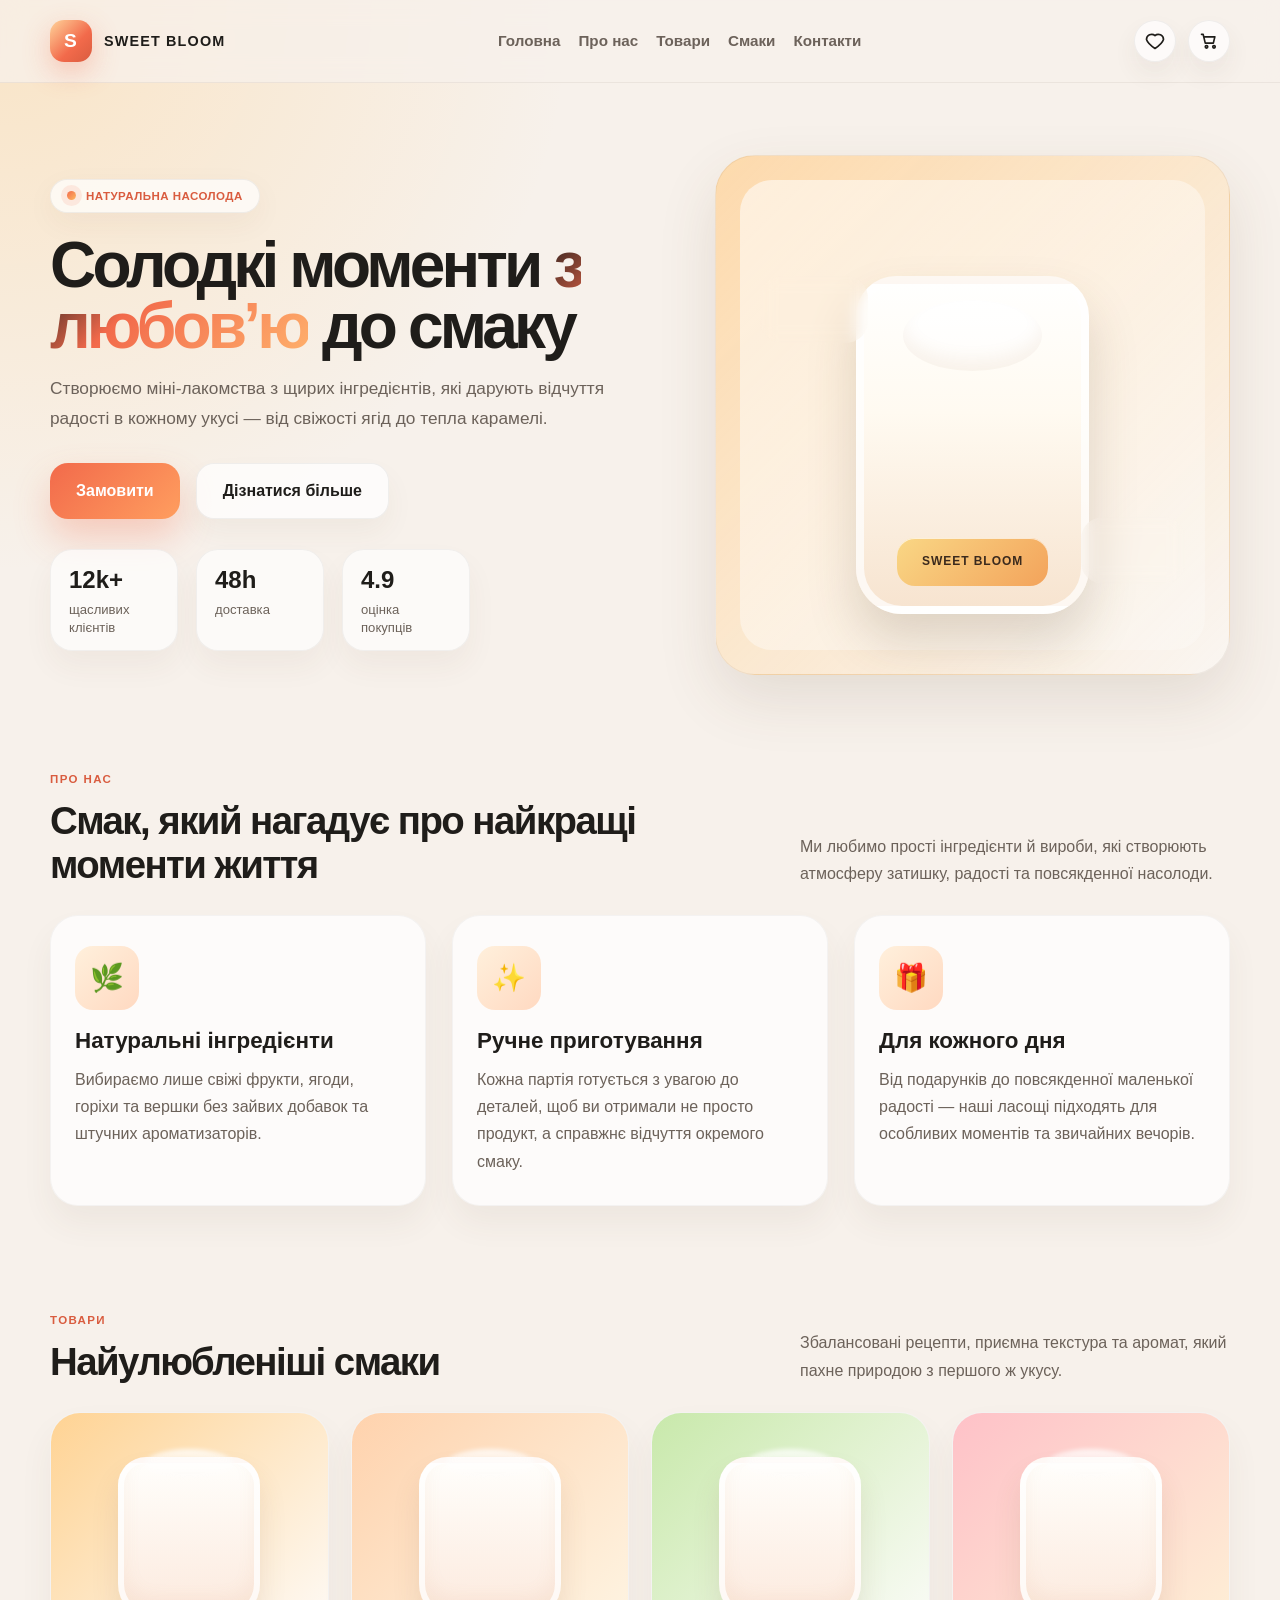
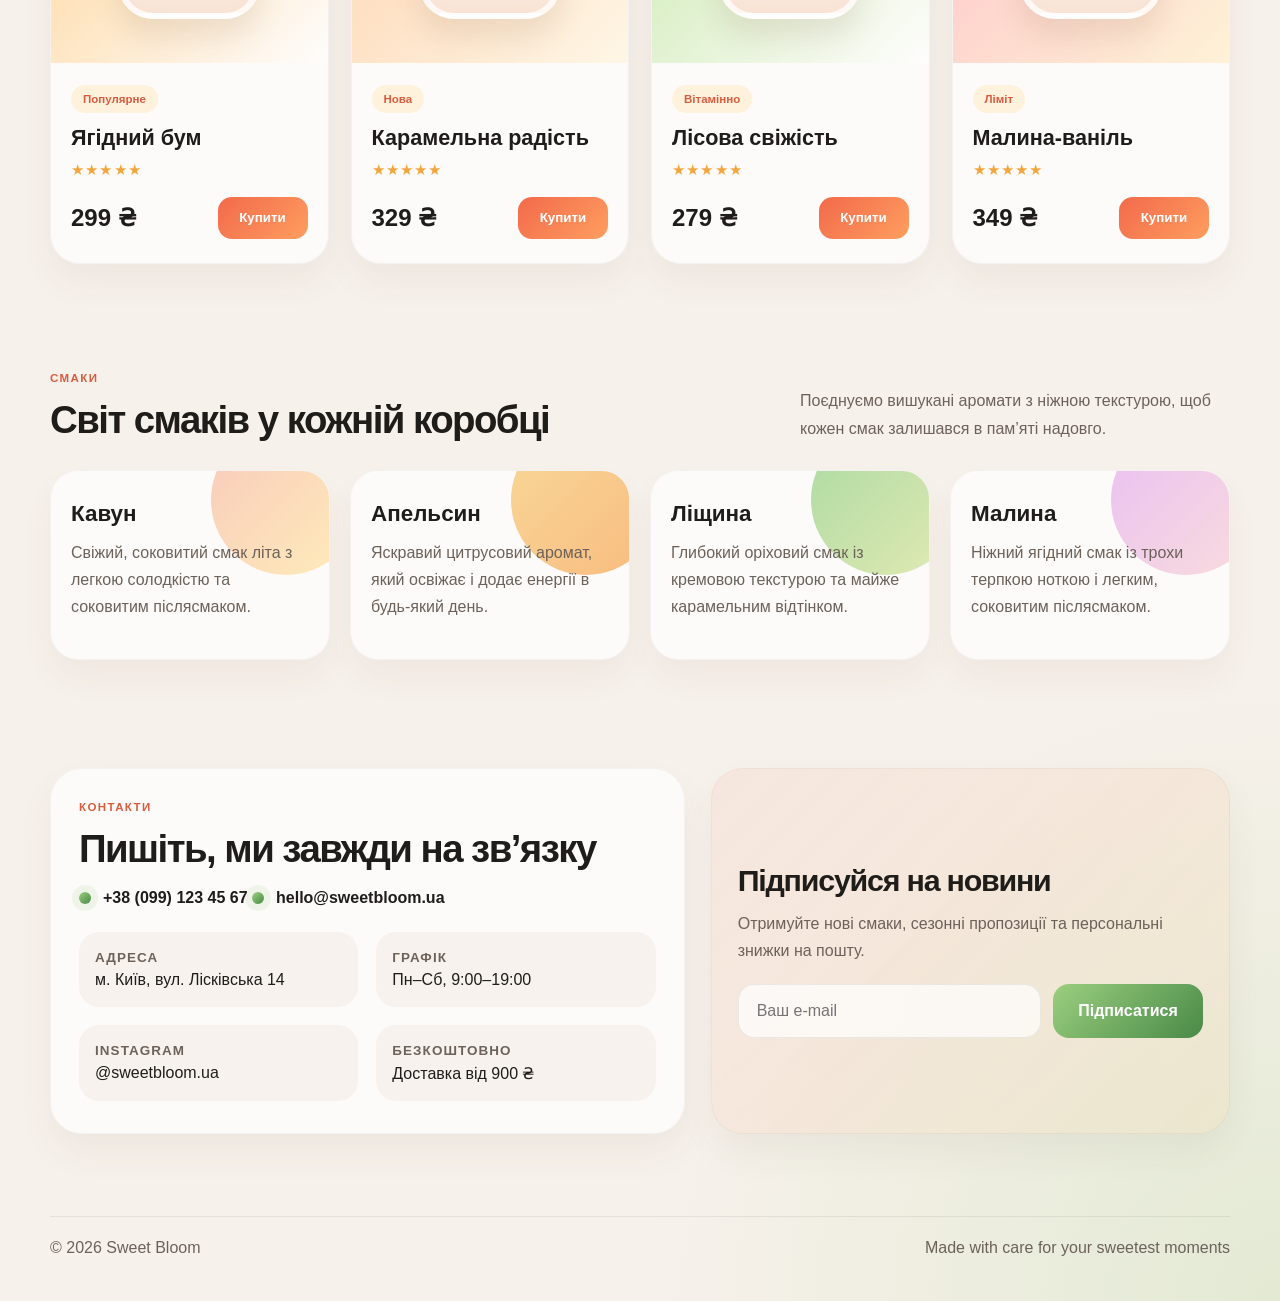
==== img/iiii.html @ 908aeeee "123" ====
<!DOCTYPE html>
<html lang="uk">

<head>
    <meta charset="UTF-8">
    <meta name="viewport" content="width=device-width, initial-scale=1.0">
    <title>Sweet Bloom</title>
    <style>
        :root {
            --bg: #f7f1eb;
            --card: rgba(255, 255, 255, 0.7);
            --card-strong: #fffaf4;
            --ink: #1f1d1a;
            --muted: #6c625a;
            --primary: #f26a4b;
            --primary-dark: #d95c3f;
            --secondary: #ffcc80;
            --green: #9bcf7f;
            --green-dark: #498a47;
            --shadow: 0 24px 60px rgba(93, 67, 42, 0.12);
        }

        * {
            box-sizing: border-box;
        }

        html {
            scroll-behavior: smooth;
        }

        body {
            margin: 0;
            font-family: "Segoe UI", Tahoma, Geneva, Verdana, sans-serif;
            color: var(--ink);
            background:
                radial-gradient(circle at top left, rgba(255, 204, 128, 0.35), transparent 18%),
                radial-gradient(circle at bottom right, rgba(155, 207, 127, 0.22), transparent 20%),
                var(--bg);
        }

        a {
            color: inherit;
            text-decoration: none;
        }

        img {
            max-width: 100%;
            display: block;
        }

        .container {
            width: min(1180px, calc(100% - 32px));
            margin: 0 auto;
        }

        header {
            position: sticky;
            top: 0;
            z-index: 10;
            backdrop-filter: blur(12px);
            background: rgba(247, 241, 235, 0.75);
            border-bottom: 1px solid rgba(90, 79, 68, 0.08);
        }

        .topbar {
            display: flex;
            justify-content: space-between;
            align-items: center;
            min-height: 82px;
            gap: 24px;
        }

        .brand {
            display: flex;
            align-items: center;
            gap: 12px;
            font-weight: 800;
            letter-spacing: 0.08em;
            text-transform: uppercase;
            font-size: 0.9rem;
        }

        .brand-mark {
            width: 42px;
            height: 42px;
            border-radius: 14px;
            display: grid;
            place-items: center;
            background: linear-gradient(135deg, #ffd39a, #f26a4b 60%, #d95c3f);
            box-shadow: 0 10px 28px rgba(242, 106, 75, 0.32);
            color: white;
            font-size: 1.2rem;
        }

        nav ul,
        .actions {
            display: flex;
            align-items: center;
            list-style: none;
            padding: 0;
            margin: 0;
        }

        nav ul {
            gap: 18px;
        }

        nav a {
            font-size: 0.95rem;
            font-weight: 600;
            color: var(--muted);
            transition: color 0.2s ease;
        }

        nav a:hover {
            color: var(--ink);
        }

        .actions {
            gap: 12px;
        }

        .icon-btn {
            width: 42px;
            height: 42px;
            border-radius: 50%;
            display: grid;
            place-items: center;
            background: rgba(255, 255, 255, 0.66);
            border: 1px solid rgba(31, 29, 26, 0.06);
            box-shadow: 0 12px 24px rgba(92, 74, 57, 0.07);
        }

        .icon-btn svg {
            width: 20px;
            height: 20px;
            stroke: var(--ink);
            fill: none;
            stroke-width: 2;
            stroke-linecap: round;
            stroke-linejoin: round;
        }

        .hero {
            padding: 52px 0 24px;
        }

        .hero-wrap {
            display: grid;
            grid-template-columns: 1.1fr 0.9fr;
            align-items: center;
            gap: 36px;
        }.eyebrow {
            display: inline-flex;
            align-items: center;
            gap: 10px;
            padding: 10px 16px;
            border-radius: 999px;
            background: rgba(255, 255, 255, 0.7);
            border: 1px solid rgba(31, 29, 26, 0.06);
            color: var(--primary-dark);
            font-weight: 700;
            letter-spacing: 0.04em;
            text-transform: uppercase;
            font-size: 0.72rem;
            box-shadow: 0 10px 30px rgba(90, 62, 42, 0.05);
        }

        .eyebrow::before {
            content: "";
            width: 9px;
            height: 9px;
            border-radius: 50%;
            background: linear-gradient(135deg, var(--primary), #ffba63);
            box-shadow: 0 0 0 6px rgba(242, 106, 75, 0.12);
        }

        h1 {
            margin: 22px 0 18px;
            font-size: clamp(2.9rem, 5vw, 5rem);
            line-height: 0.95;
            letter-spacing: -0.06em;
        }

        .text-gradient {
            background: linear-gradient(135deg, #201d1b 0%, #f26a4b 35%, #ffb26d 100%);
            -webkit-background-clip: text;
            background-clip: text;
            color: transparent;
        }

        .hero-copy p {
            max-width: 560px;
            font-size: 1.08rem;
            line-height: 1.7;
            color: var(--muted);
            margin: 0 0 30px;
        }

        .actions-row {
            display: flex;
            align-items: center;
            flex-wrap: wrap;
            gap: 16px;
            margin-bottom: 30px;
        }

        .primary-btn,
        .secondary-btn {
            display: inline-flex;
            align-items: center;
            justify-content: center;
            min-height: 56px;
            border-radius: 18px;
            padding: 0 26px;
            font-weight: 700;
            transition: transform 0.2s ease, box-shadow 0.2s ease;
        }

        .primary-btn {
            background: linear-gradient(135deg, var(--primary), #ff9e5f);
            color: white;
            box-shadow: 0 18px 36px rgba(242, 106, 75, 0.29);
        }

        .secondary-btn {
            background: rgba(255, 255, 255, 0.72);
            border: 1px solid rgba(31, 29, 26, 0.06);
            box-shadow: 0 14px 28px rgba(96, 72, 45, 0.05);
        }

        .primary-btn:hover,
        .secondary-btn:hover {
            transform: translateY(-2px);
        }

        .mini-stats {
            display: grid;
            grid-template-columns: repeat(3, minmax(110px, 1fr));
            gap: 18px;
            max-width: 420px;
        }

        .mini-stats .stat {
            background: rgba(255, 255, 255, 0.65);
            border-radius: 22px;
            padding: 18px 18px 14px;
            border: 1px solid rgba(31, 29, 26, 0.05);
            box-shadow: 0 16px 30px rgba(90, 67, 42, 0.05);
        }

        .stat strong {
            display: block;
            font-size: 1.5rem;
            line-height: 1;
            margin-bottom: 8px;
        }

        .stat span {
            color: var(--muted);
            font-size: 0.82rem;
        }

        .visual {
            position: relative;
            min-height: 560px;
            display: grid;
            place-items: center;
        }

        .product-stage {
            position: relative;
            width: min(100%, 520px);
            height: 520px;
            border-radius: 40px;
            background: linear-gradient(135deg, rgba(255, 210, 151, 0.75), rgba(255, 255, 255, 0.35));
            border: 1px solid rgba(109, 84, 60, 0.08);
            box-shadow: var(--shadow);
            overflow: hidden;
        }

        .product-stage::before {
            content: "";
            position: absolute;
            inset: 24px;
            border-radius: 32px;
            background: linear-gradient(135deg, rgba(255,255,255,0.56), rgba(255,255,255,0.22));
        }.jar {
            position: absolute;
            inset: 120px 140px 60px 140px;
            border-radius: 40px 40px 46px 46px;
            background: linear-gradient(180deg, #fffffe 0%, #fffaf1 40%, #f7e4d0 100%);
            box-shadow: 0 28px 50px rgba(91, 64, 41, 0.18);
            border: 8px solid rgba(255,255,255,0.72);
            display: flex;
            flex-direction: column;
            justify-content: flex-end;
            align-items: center;
            z-index: 1;
        }

        .jar::before {
            content: "";
            position: absolute;
            left: 18%;
            right: 18%;
            top: 5%;
            height: 22%;
            border-radius: 50%;
            background: linear-gradient(180deg, rgba(255,255,255,0.9), rgba(255,255,255,0.35));
            box-shadow: inset 0 -12px 16px rgba(179, 124, 78, 0.08);
        }

        .jar .label {
            width: 70%;
            padding: 16px 10px 18px;
            margin-bottom: 20px;
            border-radius: 18px;
            background: linear-gradient(135deg, #f9d785, #f3a35b);
            color: #3b2a1d;
            text-align: center;
            font-weight: 800;
            letter-spacing: 0.08em;
            text-transform: uppercase;
            font-size: 0.75rem;
            box-shadow: inset 0 1px 0 rgba(255,255,255,0.7);
        }

        .floating-card {
            position: absolute;
            z-index: 2;
            background: rgba(255, 255, 255, 0.82);
            border: 1px solid rgba(31, 29, 26, 0.05);
            box-shadow: 0 25px 40px rgba(90, 63, 42, 0.12);
            border-radius: 22px;
            padding: 12px 14px;
            backdrop-filter: blur(8px);
        }

        .floating-card strong {
            display: block;
            font-size: 0.82rem;
            color: var(--muted);
            margin-bottom: 4px;
        }

        .floating-card span {
            font-size: 1.2rem;
            font-weight: 800;
        }

        .card-one {
            left: 44px;
            top: 120px;
        }

        .card-two {
            right: 44px;
            bottom: 90px;
        }

        .section {
            padding: 54px 0;
        }

        .section-head {
            display: flex;
            justify-content: space-between;
            align-items: end;
            gap: 16px;
            margin-bottom: 28px;
        }

        .section-label {
            color: var(--primary-dark);
            text-transform: uppercase;
            letter-spacing: 0.12em;
            font-weight: 700;
            font-size: 0.72rem;
        }

        h2 {
            margin: 14px 0 0;
            font-size: clamp(2rem, 3vw, 3rem);
            letter-spacing: -0.04em;
        }

        .section-head p {
            margin: 0;
            color: var(--muted);
            max-width: 430px;
            line-height: 1.7;
        }

        .about-grid {
            display: grid;
            grid-template-columns: repeat(3, minmax(0, 1fr));
            gap: 26px;
        }

        .info-card {
            background: rgba(255, 255, 255, 0.72);
            border: 1px solid rgba(31, 29, 26, 0.04);
            border-radius: 28px;
            box-shadow: 0 18px 32px rgba(90, 68, 45, 0.06);
            padding: 30px 24px;
        }

        .icon-wrap {
            width: 64px;
            height: 64px;
            margin-bottom: 18px;
            border-radius: 18px;
            display: grid;
            place-items: center;
            background: linear-gradient(135deg, #fff0dc, #ffd9c1);
            font-size: 1.7rem;
        }

        .info-card h3 {
            margin: 0 0 12px;
            font-size: 1.4rem;
        }

        .info-card p {
            margin: 0;
            color: var(--muted);
            line-height: 1.7;
        }

        .goods-grid {
            display: grid;
            grid-template-columns: repeat(4, minmax(0, 1fr));
            gap: 22px;
        }.product-card {
            background: rgba(255, 255, 255, 0.72);
            border: 1px solid rgba(31, 29, 26, 0.04);
            border-radius: 30px;
            overflow: hidden;
            box-shadow: 0 18px 34px rgba(90, 68, 45, 0.06);
        }

        .product-thumb {
            height: 250px;
            background: linear-gradient(135deg, rgba(255, 201, 122, 0.8), rgba(255, 255, 255, 0.4));
            position: relative;
            display: grid;
            place-items: center;
        }

        .product-thumb::before {
            content: "";
            width: 130px;
            height: 150px;
            border-radius: 28px 28px 35px 35px;
            background: linear-gradient(180deg, #fffefb 0%, #fceade 100%);
            box-shadow: inset 0 -14px 18px rgba(203, 144, 92, 0.08), 0 18px 28px rgba(126, 86, 46, 0.12);
            border: 6px solid rgba(255,255,255,0.7);
        }

        .product-thumb::after {
            content: "";
            position: absolute;
            width: 90px;
            height: 30px;
            border-radius: 50%;
            top: 36px;
            background: linear-gradient(180deg, rgba(255,255,255,0.8), rgba(255,255,255,0.1));
            filter: blur(2px);
        }

        .product-body {
            padding: 22px 20px 24px;
        }

        .tag {
            display: inline-block;
            padding: 8px 12px;
            background: #fff2dd;
            border-radius: 999px;
            color: var(--primary-dark);
            font-size: 0.72rem;
            font-weight: 700;
            margin-bottom: 12px;
        }

        .product-card h3 {
            margin: 0 0 10px;
            font-size: 1.35rem;
        }

        .rating {
            color: #f4a63d;
            letter-spacing: 0.08em;
            font-size: 0.95rem;
            margin-bottom: 14px;
        }

        .product-meta {
            display: flex;
            justify-content: space-between;
            align-items: center;
            gap: 10px;
            margin-top: 18px;
        }

        .price {
            font-size: 1.5rem;
            font-weight: 800;
        }

        .add-btn {
            min-width: 90px;
            min-height: 42px;
            border: 0;
            border-radius: 14px;
            background: linear-gradient(135deg, var(--primary), #ff9e5f);
            color: white;
            font-weight: 700;
            cursor: pointer;
        }

        .flavors {
            display: grid;
            grid-template-columns: repeat(4, minmax(0, 1fr));
            gap: 20px;
        }

        .flavor-card {
            position: relative;
            overflow: hidden;
            padding: 30px 20px;
            background: rgba(255, 255, 255, 0.72);
            border: 1px solid rgba(31, 29, 26, 0.04);
            border-radius: 28px;
            min-height: 190px;
            box-shadow: 0 18px 32px rgba(90, 68, 45, 0.05);
        }

        .flavor-card::before {
            content: "";
            position: absolute;
            width: 150px;
            height: 150px;
            border-radius: 50%;
            right: -32px;
            top: -46px;
            opacity: 0.85;
            background: var(--tone, linear-gradient(135deg, #f0b2a3, #f9d78c));
        }

        .flavor-card h3 {
            position: relative;
            z-index: 1;
            margin: 0 0 12px;
            font-size: 1.4rem;
        }

        .flavor-card p {
            position: relative;
            z-index: 1;
            margin: 0;
            color: var(--muted);
            line-height: 1.7;
        }

        .contacts-wrap {
            display: grid;
            grid-template-columns: 1.1fr 0.9fr;
            gap: 26px;
            align-items: stretch;
        }

        .contact-card,
        .newsletter {
            background: rgba(255, 255, 255, 0.72);
            border: 1px solid rgba(31, 29, 26, 0.04);
            border-radius: 32px;
            box-shadow: 0 18px 36px rgba(90, 68, 45, 0.06);
        }.contact-card {
            padding: 32px 28px;
        }

        .contact-link {
            display: inline-flex;
            align-items: center;
            gap: 12px;
            margin-top: 18px;
            font-weight: 700;
            color: var(--ink);
        }

        .contact-link .dot {
            width: 12px;
            height: 12px;
            border-radius: 50%;
            background: linear-gradient(135deg, var(--green), var(--green-dark));
            box-shadow: 0 0 0 7px rgba(155, 207, 127, 0.15);
        }

        .info-list {
            display: grid;
            grid-template-columns: repeat(2, minmax(0, 1fr));
            gap: 18px;
            margin-top: 24px;
        }

        .contact-item {
            padding: 18px 16px;
            border-radius: 20px;
            background: rgba(247, 241, 235, 0.8);
        }

        .contact-item strong {
            display: block;
            margin-bottom: 6px;
            font-size: 0.84rem;
            text-transform: uppercase;
            letter-spacing: 0.08em;
            color: var(--muted);
        }

        .newsletter {
            padding: 30px 26px;
            display: flex;
            flex-direction: column;
            justify-content: center;
            background: linear-gradient(135deg, rgba(242,106,75,0.08), rgba(255,205,145,0.15));
        }

        .newsletter h3 {
            margin: 0 0 12px;
            font-size: 1.9rem;
            letter-spacing: -0.04em;
        }

        .newsletter p {
            margin: 0 0 20px;
            color: var(--muted);
            line-height: 1.7;
        }

        .form-row {
            display: flex;
            gap: 12px;
            flex-wrap: wrap;
        }

        .newsletter input {
            flex: 1 1 200px;
            min-height: 54px;
            border: 1px solid rgba(31, 29, 26, 0.08);
            border-radius: 16px;
            background: rgba(255,255,255,0.7);
            padding: 0 18px;
            font: inherit;
        }

        .newsletter button {
            min-width: 150px;
            min-height: 54px;
            border: 0;
            border-radius: 16px;
            background: linear-gradient(135deg, var(--green), var(--green-dark));
            color: white;
            font: inherit;
            font-weight: 700;
            cursor: pointer;
        }

        footer {
            padding: 28px 0 44px;
            color: var(--muted);
        }

        .footer-row {
            display: flex;
            justify-content: space-between;
            align-items: center;
            gap: 16px;
            border-top: 1px solid rgba(31, 29, 26, 0.08);
            padding-top: 22px;
        }

        @media (max-width: 980px) {
            .hero-wrap,
            .contacts-wrap {
                grid-template-columns: 1fr;
            }

            .goods-grid {
                grid-template-columns: repeat(2, minmax(0, 1fr));
            }

            .flavors {
                grid-template-columns: repeat(2, minmax(0, 1fr));
            }
        }

        @media (max-width: 700px) {
            .topbar {
                flex-wrap: wrap;
                justify-content: center;
                padding: 18px 0;
            }

            nav ul {
                flex-wrap: wrap;
                justify-content: center;
            }

            .about-grid,
            .goods-grid,
            .flavors,
            .info-list {
                grid-template-columns: 1fr;
            }

            .section-head {
                display: block;
            }

            .mini-stats {
                grid-template-columns: 1fr;
            }

            .product-stage {
                height: 440px;
            }

            .jar {
                inset: 110px 90px 40px 90px;
            }.contact-card {
            padding: 32px 28px;
        }

        .contact-link {
            display: inline-flex;
            align-items: center;
            gap: 12px;
            margin-top: 18px;
            font-weight: 700;
            color: var(--ink);
        }

        .contact-link .dot {
            width: 12px;
            height: 12px;
            border-radius: 50%;
            background: linear-gradient(135deg, var(--green), var(--green-dark));
            box-shadow: 0 0 0 7px rgba(155, 207, 127, 0.15);
        }

        .info-list {
            display: grid;
            grid-template-columns: repeat(2, minmax(0, 1fr));
            gap: 18px;
            margin-top: 24px;
        }

        .contact-item {
            padding: 18px 16px;
            border-radius: 20px;
            background: rgba(247, 241, 235, 0.8);
        }

        .contact-item strong {
            display: block;
            margin-bottom: 6px;
            font-size: 0.84rem;
            text-transform: uppercase;
            letter-spacing: 0.08em;
            color: var(--muted);
        }

        .newsletter {
            padding: 30px 26px;
            display: flex;
            flex-direction: column;
            justify-content: center;
            background: linear-gradient(135deg, rgba(242,106,75,0.08), rgba(255,205,145,0.15));
        }

        .newsletter h3 {
            margin: 0 0 12px;
            font-size: 1.9rem;
            letter-spacing: -0.04em;
        }

        .newsletter p {
            margin: 0 0 20px;
            color: var(--muted);
            line-height: 1.7;
        }

        .form-row {
            display: flex;
            gap: 12px;
            flex-wrap: wrap;
        }

        .newsletter input {
            flex: 1 1 200px;
            min-height: 54px;
            border: 1px solid rgba(31, 29, 26, 0.08);
            border-radius: 16px;
            background: rgba(255,255,255,0.7);
            padding: 0 18px;
            font: inherit;
        }

        .newsletter button {
            min-width: 150px;
            min-height: 54px;
            border: 0;
            border-radius: 16px;
            background: linear-gradient(135deg, var(--green), var(--green-dark));
            color: white;
            font: inherit;
            font-weight: 700;
            cursor: pointer;
        }

        footer {
            padding: 28px 0 44px;
            color: var(--muted);
        }

        .footer-row {
            display: flex;
            justify-content: space-between;
            align-items: center;
            gap: 16px;
            border-top: 1px solid rgba(31, 29, 26, 0.08);
            padding-top: 22px;
        }

        @media (max-width: 980px) {
            .hero-wrap,
            .contacts-wrap {
                grid-template-columns: 1fr;
            }

            .goods-grid {
                grid-template-columns: repeat(2, minmax(0, 1fr));
            }

            .flavors {
                grid-template-columns: repeat(2, minmax(0, 1fr));
            }
        }

        @media (max-width: 700px) {
            .topbar {
                flex-wrap: wrap;
                justify-content: center;
                padding: 18px 0;
            }

            nav ul {
                flex-wrap: wrap;
                justify-content: center;
            }

            .about-grid,
            .goods-grid,
            .flavors,
            .info-list {
                grid-template-columns: 1fr;
            }

            .section-head {
                display: block;
            }

            .mini-stats {
                grid-template-columns: 1fr;
            }

            .product-stage {
                height: 440px;
            }

            .jar {
                inset: 110px 90px 40px 90px;
            }.footer-row {
                flex-direction: column;
                text-align: center;
            }
        }
    </style>
    </head>
    
    <body>
        <header>
            <div class="container topbar">
                <a href="#main" class="brand" aria-label="Sweet Bloom">
                    <span class="brand-mark">S</span>
                    <span>Sweet Bloom</span>
                </a>
    
                <nav aria-label="Main navigation">
                    <ul>
                        <li><a href="#main">Головна</a></li>
                        <li><a href="#about">Про нас</a></li>
                        <li><a href="#goods">Товари</a></li>
                        <li><a href="#tastes">Смаки</a></li>
                        <li><a href="#contacts">Контакти</a></li>
                    </ul>
                </nav>
    
                <ul class="actions" aria-label="Actions">
                    <li>
                        <a href="#" class="icon-btn" aria-label="Wishlist">
                            <svg viewBox="0 0 24 24" aria-hidden="true">
                                <path
                                    d="M12 21s-8.5-5.5-10.2-10.7A6.2 6.2 0 0 1 12 5.5a6.2 6.2 0 0 1 10.2 4.8C20.5 15.5 12 21 12 21z" />
                            </svg>
                        </a>
                    </li>
                    <li>
                        <a href="#" class="icon-btn" aria-label="Cart">
                            <svg viewBox="0 0 24 24" aria-hidden="true">
                                <circle cx="9" cy="19" r="1.5" />
                                <circle cx="18" cy="19" r="1.5" />
                                <path d="M3 4h2l2.5 10.5h9.7L19 7H7" />
                            </svg>
                        </a>
                    </li>
                </ul>
            </div>
        </header>
    
        <main>
            <section id="main" class="hero">
                <div class="container hero-wrap">
                    <div class="hero-copy">
                        <div class="eyebrow">Натуральна насолода</div>
                        <h1>Солодкі моменти <span class="text-gradient">з любов’ю</span> до смаку</h1>
                        <p>
                            Створюємо міні-лакомства з щирих інгредієнтів, які дарують відчуття радості в кожному укусі —
                            від свіжості ягід до тепла карамелі.
                        </p>
                        <div class="actions-row">
                            <a href="#goods" class="primary-btn">Замовити</a>
                            <a href="#about" class="secondary-btn">Дізнатися більше</a>
                        </div>
                        <div class="mini-stats" aria-label="Company statistics">
                            <div class="stat">
                                <strong>12k+</strong>
                                <span>щасливих клієнтів</span>
                            </div>
                            <div class="stat">
                                <strong>48h</strong>
                                <span>доставка</span>
                            </div>
                            <div class="stat">
                                <strong>4.9</strong>
                                <span>оцінка покупців</span>
                            </div>
                        </div>
                    </div>
    
                    <div class="visual" aria-hidden="true">
                        <div class="product-stage">
                            <div class="floating-card card-one">
                                <strong>Натурально</strong>
                                <span>100%</span>
                            </div>
                            <div class="jar">
                                <div class="label">Sweet Bloom</div>
                            </div>
                            <div class="floating-card card-two">
                                <strong>Смак</strong>
                                <span>Ягідний</span>
                            </div>
                        </div>
                    </div>
                </div>
            </section><section id="about" class="section">
                <div class="container">
                    <div class="section-head">
                        <div>
                            <div class="section-label">Про нас</div>
                            <h2>Смак, який нагадує про найкращі моменти життя</h2>
                        </div>
                        <p>Ми любимо прості інгредієнти й вироби, які створюють атмосферу затишку, радості та повсякденної насолоди.
                        </p>
                    </div>
            
                    <div class="about-grid">
                        <article class="info-card">
                            <div class="icon-wrap">🌿</div>
                            <h3>Натуральні інгредієнти</h3>
                            <p>Вибираємо лише свіжі фрукти, ягоди, горіхи та вершки без зайвих добавок та штучних ароматизаторів.
                            </p>
                        </article>
                        <article class="info-card">
                            <div class="icon-wrap">✨</div>
                            <h3>Ручне приготування</h3>
                            <p>Кожна партія готується з увагою до деталей, щоб ви отримали не просто продукт, а справжнє відчуття
                                окремого смаку.</p>
                        </article>
                        <article class="info-card">
                            <div class="icon-wrap">🎁</div>
                            <h3>Для кожного дня</h3>
                            <p>Від подарунків до повсякденної маленької радості — наші ласощі підходять для особливих моментів та
                                звичайних вечорів.</p>
                        </article>
                    </div>
                </div>
            </section>
            
            <section id="goods" class="section">
                <div class="container">
                    <div class="section-head">
                        <div>
                            <div class="section-label">Товари</div>
                            <h2>Найулюбленіші смаки</h2>
                        </div>
                        <p>Збалансовані рецепти, приємна текстура та аромат, який пахне природою з першого ж укусу.</p>
                    </div>
            
                    <div class="goods-grid">
                        <article class="product-card">
                            <div class="product-thumb"></div>
                            <div class="product-body">
                                <div class="tag">Популярне</div>
                                <h3>Ягідний бум</h3>
                                <div class="rating">★★★★★</div>
                                <div class="product-meta">
                                    <div class="price">299 ₴</div>
                                    <button class="add-btn">Купити</button>
                                </div>
                            </div>
                        </article>
            
                        <article class="product-card">
                            <div class="product-thumb"
                                style="background: linear-gradient(135deg, rgba(255, 200, 154, 0.8), rgba(255, 242, 210, 0.5));">
                            </div>
                            <div class="product-body">
                                <div class="tag">Нова</div>
                                <h3>Карамельна радість</h3>
                                <div class="rating">★★★★★</div>
                                <div class="product-meta">
                                    <div class="price">329 ₴</div>
                                    <button class="add-btn">Купити</button>
                                </div>
                            </div>
                        </article>
            
                        <article class="product-card">
                            <div class="product-thumb"
                                style="background: linear-gradient(135deg, rgba(187, 228, 151, 0.8), rgba(255, 255, 255, 0.42));">
                            </div>
                            <div class="product-body">
                                <div class="tag">Вітамінно</div>
                                <h3>Лісова свіжість</h3>
                                <div class="rating">★★★★★</div>
                                <div class="product-meta">
                                    <div class="price">279 ₴</div>
                                    <button class="add-btn">Купити</button>
                                </div>
                            </div>
                        </article><article class="product-card">
                            <div class="product-thumb"
                                style="background: linear-gradient(135deg, rgba(255, 174, 183, 0.75), rgba(255, 233, 179, 0.5));"></div>
                            <div class="product-body">
                                <div class="tag">Ліміт</div>
                                <h3>Малина-ваніль</h3>
                                <div class="rating">★★★★★</div>
                                <div class="product-meta">
                                    <div class="price">349 ₴</div>
                                    <button class="add-btn">Купити</button>
                                </div>
                            </div>
                        </article>
                        </div>
                        </div>
                        </section>
                        
                        <section id="tastes" class="section">
                            <div class="container">
                                <div class="section-head">
                                    <div>
                                        <div class="section-label">Смаки</div>
                                        <h2>Світ смаків у кожній коробці</h2>
                                    </div>
                                    <p>Поєднуємо вишукані аромати з ніжною текстурою, щоб кожен смак залишався в пам’яті надовго.</p>
                                </div>
                        
                                <div class="flavors">
                                    <article class="flavor-card" style="--tone: linear-gradient(135deg, #f7c0b0, #ffebae);">
                                        <h3>Кавун</h3>
                                        <p>Свіжий, соковитий смак літа з легкою солодкістю та соковитим післясмаком.</p>
                                    </article>
                                    <article class="flavor-card" style="--tone: linear-gradient(135deg, #f7d388, #f8af69);">
                                        <h3>Апельсин</h3>
                                        <p>Яскравий цитрусовий аромат, який освіжає і додає енергії в будь-який день.</p>
                                    </article>
                                    <article class="flavor-card" style="--tone: linear-gradient(135deg, #9bd492, #dfe7a7);">
                                        <h3>Ліщина</h3>
                                        <p>Глибокий оріховий смак із кремовою текстурою та майже карамельним відтінком.</p>
                                    </article>
                                    <article class="flavor-card" style="--tone: linear-gradient(135deg, #e6b5f2, #f9d7d7);">
                                        <h3>Малина</h3>
                                        <p>Ніжний ягідний смак із трохи терпкою ноткою і легким, соковитим післясмаком.</p>
                                    </article>
                                </div>
                            </div>
                        </section>
                        
                        <section id="contacts" class="section">
                            <div class="container contacts-wrap">
                                <div class="contact-card">
                                    <div class="section-label">Контакти</div>
                                    <h2>Пишіть, ми завжди на зв’язку</h2>
                                    <a class="contact-link" href="tel:+380991234567"><span class="dot"></span> +38 (099) 123 45 67</a>
                                    <a class="contact-link" href="mailto:hello@sweetbloom.ua"><span class="dot"></span> hello@sweetbloom.ua</a>
                        
                                    <div class="info-list">
                                        <div class="contact-item">
                                            <strong>Адреса</strong>
                                            м. Київ, вул. Лісківська 14
                                        </div>
                                        <div class="contact-item">
                                            <strong>Графік</strong>
                                            Пн–Сб, 9:00–19:00
                                        </div>
                                        <div class="contact-item">
                                            <strong>Instagram</strong>
                                            @sweetbloom.ua
                                        </div>
                                        <div class="contact-item">
                                            <strong>Безкоштовно</strong>
                                            Доставка від 900 ₴
                                        </div>
                                    </div>
                                </div><aside class="newsletter">
                                    <h3>Підписуйся на новини</h3>
                                    <p>Отримуйте нові смаки, сезонні пропозиції та персональні знижки на пошту.</p>
                                    <form class="form-row">
                                        <input type="email" placeholder="Ваш e-mail" aria-label="Email">
                                        <button type="submit">Підписатися</button>
                                    </form>
                                </aside>
                                </div>
                                </section>
                                </main>
                                
                                <footer>
                                    <div class="container footer-row">
                                        <div>© 2026 Sweet Bloom</div>
                                        <div>Made with care for your sweetest moments</div>
                                    </div>
                                </footer>
                                </body>
                                
                                </html>
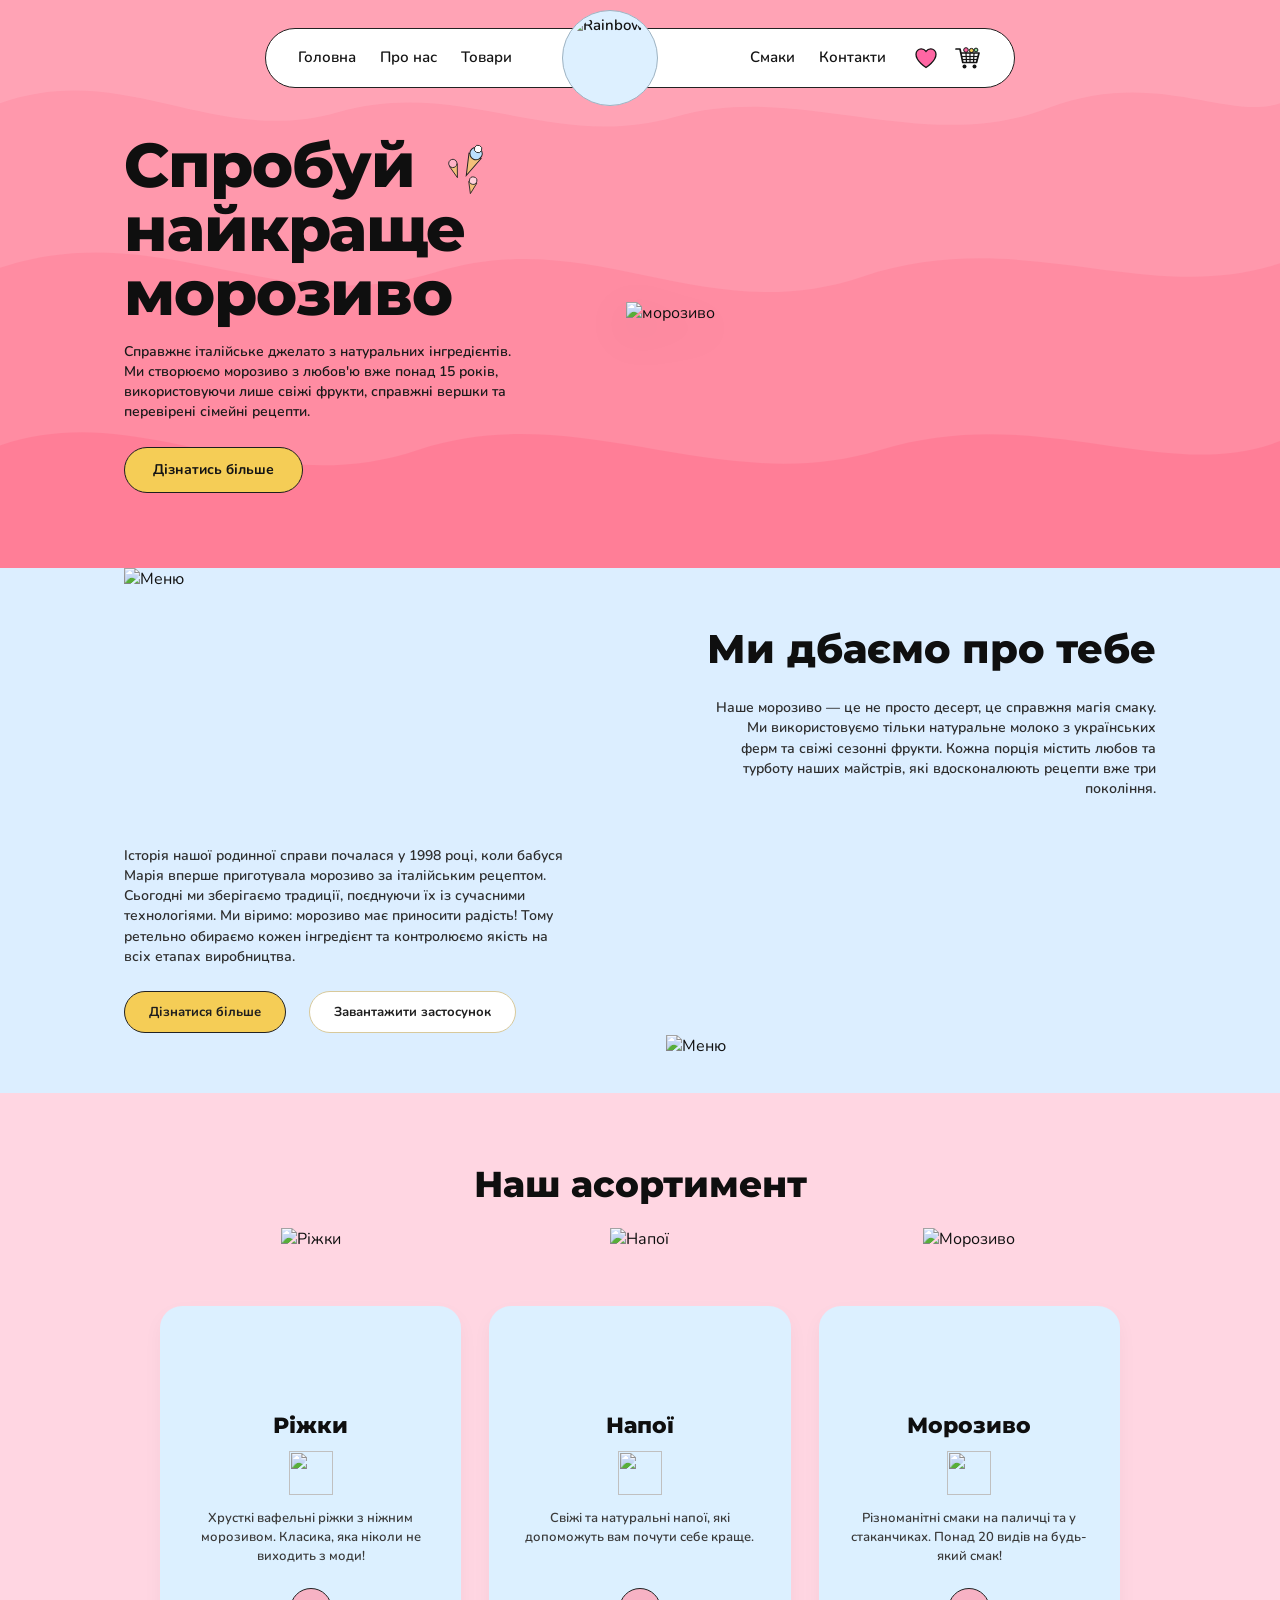
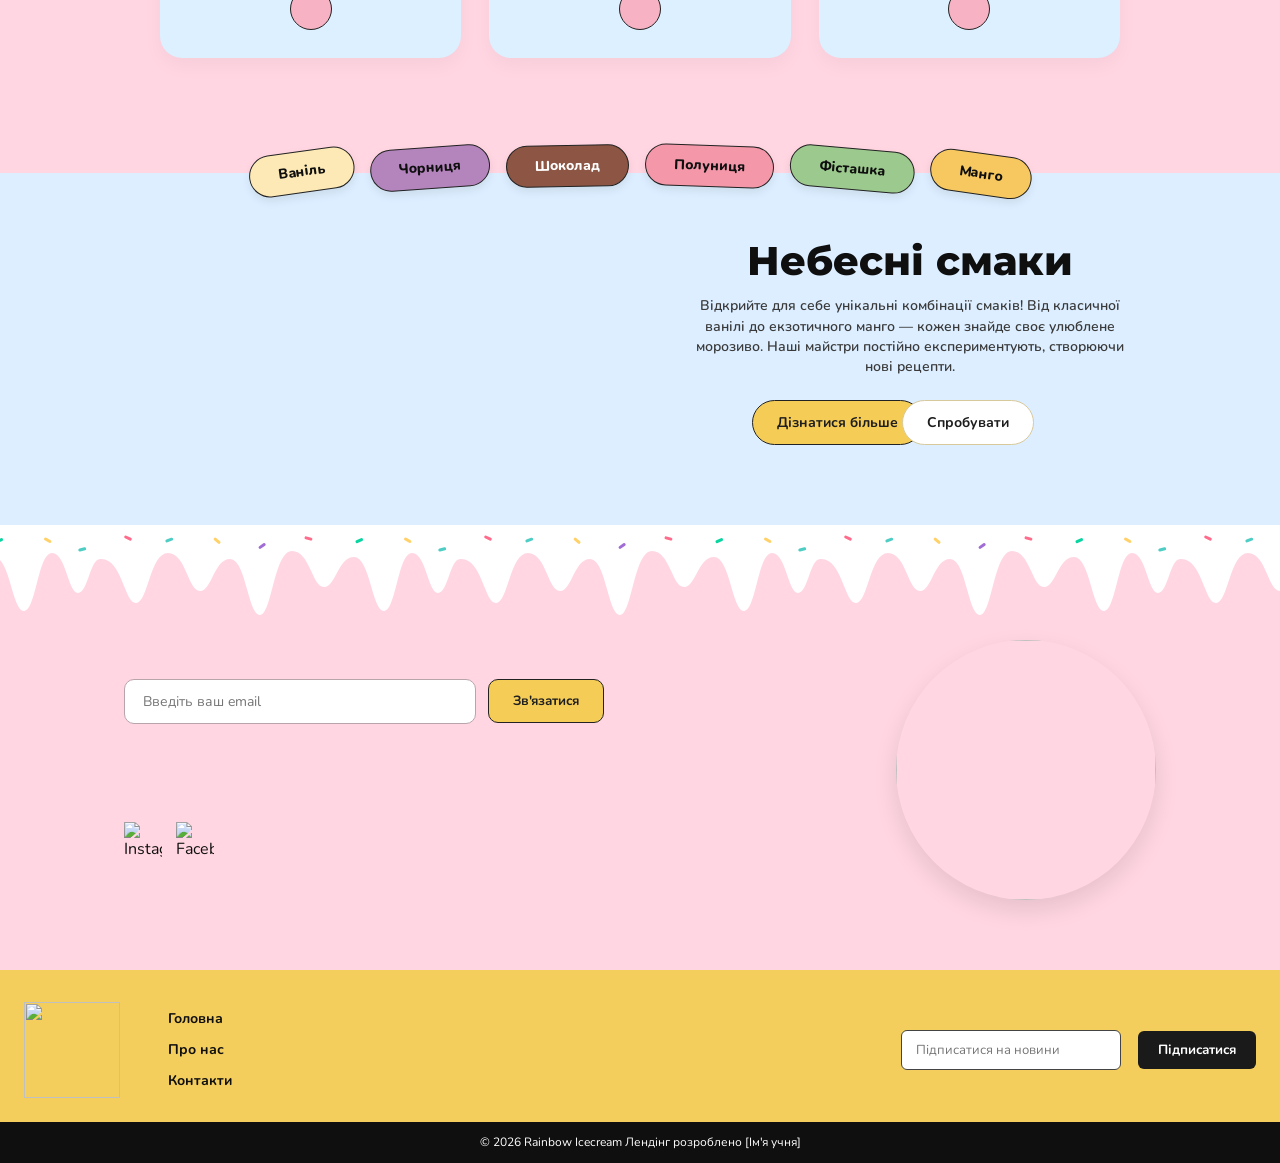
==== commit bdcb72e6: "Sammary" ====
--- a/img/iiii.html
+++ b/img/iiii.html
@@ -4,24 +4,18 @@
 <head>
     <meta charset="UTF-8">
     <meta name="viewport" content="width=device-width, initial-scale=1.0">
-    <title>Sweet Bloom</title>
+    <title>Rainbow Icecream — Спробуй найкраще морозиво</title>
+    <link rel="preconnect" href="https://fonts.googleapis.com">
+    <link rel="preconnect" href="https://fonts.gstatic.com" crossorigin>
+    <link
+        href="https://fonts.googleapis.com/css2?family=Montserrat:wght@700;800;900&family=Nunito:wght@500;600;700;800&display=swap"
+        rel="stylesheet">
     <style>
-        :root {
-            --bg: #f7f1eb;
-            --card: rgba(255, 255, 255, 0.7);
-            --card-strong: #fffaf4;
-            --ink: #1f1d1a;
-            --muted: #6c625a;
-            --primary: #f26a4b;
-            --primary-dark: #d95c3f;
-            --secondary: #ffcc80;
-            --green: #9bcf7f;
-            --green-dark: #498a47;
-            --shadow: 0 24px 60px rgba(93, 67, 42, 0.12);
-        }
-
+        /* ================= БАЗОВЫЕ СТИЛИ ================= */
         * {
             box-sizing: border-box;
+            margin: 0;
+            padding: 0;
         }
 
         html {
@@ -29,1132 +23,1060 @@
         }
 
         body {
-            margin: 0;
-            font-family: "Segoe UI", Tahoma, Geneva, Verdana, sans-serif;
-            color: var(--ink);
-            background:
-                radial-gradient(circle at top left, rgba(255, 204, 128, 0.35), transparent 18%),
-                radial-gradient(circle at bottom right, rgba(155, 207, 127, 0.22), transparent 20%),
-                var(--bg);
+            font-family: 'Nunito', sans-serif;
+            color: #0F0F0F;
+            background-color: #FFA3B5;
+            /* Многослойные плавные волны на розовом фоне, как на скрине */
+            background-image: url("data:image/svg+xml,%3Csvg xmlns='http://www.w3.org/2000/svg' width='1440' height='640' viewBox='0 0 1440 640'%3E%3Cpath fill='%23FF92A8' fill-opacity='0.65' d='M0,65 C140,15 240,115 380,75 C520,35 620,120 760,80 C900,40 1040,125 1180,70 C1300,25 1380,85 1440,65 L1440,640 L0,640 Z'/%3E%3Cpath fill='%23FF839B' fill-opacity='0.55' d='M0,250 C180,190 310,310 490,255 C670,200 790,320 970,260 C1150,200 1290,295 1440,245 L1440,640 L0,640 Z'/%3E%3Cpath fill='%23FF728E' fill-opacity='0.5' d='M0,450 C160,395 290,515 470,455 C650,395 810,510 990,455 C1170,400 1310,495 1440,445 L1440,640 L0,640 Z'/%3E%3C/svg%3E");
+            background-repeat: no-repeat;
+            background-position: top center;
+            background-size: 100% 660px;
+            line-height: 1.45;
+            overflow-x: hidden;
+        }
+
+        h1,
+        h2,
+        h3 {
+            font-family: 'Montserrat', sans-serif;
+            font-weight: 800;
+            color: #0F0F0F;
+        }
+
+        ul {
+            list-style: none;
         }
 
         a {
+            text-decoration: none;
             color: inherit;
-            text-decoration: none;
+            transition: color 0.2s ease, transform 0.25s ease;
         }
 
         img {
             max-width: 100%;
             display: block;
-        }
-
-        .container {
-            width: min(1180px, calc(100% - 32px));
+            transition: transform 0.35s ease;
+        }
+
+        button {
+            font-family: 'Nunito', sans-serif;
+            cursor: pointer;
+            transition: transform 0.25s ease, box-shadow 0.25s ease, background-color 0.25s ease;
+        }
+
+        button:hover {
+            transform: translateY(-2px);
+            box-shadow: 0 6px 14px rgba(0, 0, 0, 0.14);
+        }
+
+        /* ================= ШАПКА КАК НА СКРИНШОТЕ ================= */
+        header {
+            padding-top: 28px;
+            position: relative;
+            z-index: 20;
+        }
+
+        header nav {
+            background-color: #FFFFFF;
+            border: 1.2px solid #222222;
+            border-radius: 999px;
+            max-width: 750px;
+            height: 60px;
             margin: 0 auto;
-        }
-
-        header {
-            position: sticky;
-            top: 0;
-            z-index: 10;
-            backdrop-filter: blur(12px);
-            background: rgba(247, 241, 235, 0.75);
-            border-bottom: 1px solid rgba(90, 79, 68, 0.08);
-        }
-
-        .topbar {
-            display: flex;
+            padding: 0 32px;
+            display: flex;
+            align-items: center;
             justify-content: space-between;
-            align-items: center;
-            min-height: 82px;
+            position: relative;
+        }
+
+        .nav-left,
+        .nav-right-wrap {
+            display: flex;
+            align-items: center;
+        }
+
+        .nav-left {
             gap: 24px;
         }
 
-        .brand {
-            display: flex;
-            align-items: center;
-            gap: 12px;
+        .nav-right-wrap {
+            gap: 28px;
+        }
+
+        .nav-right {
+            display: flex;
+            align-items: center;
+            gap: 24px;
+        }
+
+        header nav a {
+            font-size: 15px;
+            font-weight: 600;
+            color: #141414;
+            white-space: nowrap;
+        }
+
+        header nav a:hover {
+            color: #E84A6F;
+        }
+
+        /* Центральный круглый логотип на голубом фоне, выступающий за края капсулы */
+        .logo-center {
+            position: absolute;
+            left: 46%;
+            top: 50%;
+            transform: translate(-50%, -50%);
+            width: 96px;
+            height: 96px;
+            border-radius: 50%;
+            background-color: #DDF0FF;
+            border: 1px solid #9EB3C2;
+            display: flex;
+            align-items: center;
+            justify-content: center;
+            padding: 4px;
+            z-index: 5;
+        }
+
+        .logo-center:hover {
+            transform: translate(-50%, -50%) scale(1.06);
+        }
+
+        .logo-center img.logo1 {
+            width: 100%;
+            height: 100%;
+            object-fit: contain;
+            border-radius: 50%;
+        }
+
+        /* Иконки сердечка и корзины справа внутри капсулы */
+        .nav-icons {
+            display: flex;
+            align-items: center;
+            gap: 16px;
+        }
+
+        .icon-btn {
+            background: transparent;
+            border: none;
+            padding: 0;
+            display: flex;
+            align-items: center;
+            justify-content: center;
+            box-shadow: none !important;
+        }
+
+        .icon-btn:hover {
+            transform: scale(1.15);
+        }
+
+        /* ================= СЕКЦИЯ 1: HERO ================= */
+        #hero {
+            max-width: 1080px;
+            margin: 0 auto;
+            padding: 46px 24px 75px;
+            display: grid;
+            grid-template-columns: 1fr 1.12fr;
+            grid-template-areas:
+                "title image"
+                "text image"
+                "btn image";
+            align-items: center;
+            column-gap: 28px;
+        }
+
+        .hero-title-box {
+            grid-area: title;
+            position: relative;
+            align-self: end;
+            margin-bottom: 16px;
+        }
+
+        #hero h1 {
+            font-size: 62px;
             font-weight: 800;
-            letter-spacing: 0.08em;
-            text-transform: uppercase;
-            font-size: 0.9rem;
-        }
-
-        .brand-mark {
-            width: 42px;
-            height: 42px;
-            border-radius: 14px;
+            line-height: 1.03;
+            letter-spacing: -1px;
+        }
+
+        /* Три маленьких декоративных рожка рядом со словом "Спробуй" */
+        .mini-cones-decor {
+            position: absolute;
+            top: 4px;
+            left: 315px;
+            width: 68px;
+            height: 58px;
+            pointer-events: none;
+        }
+
+        #hero p {
+            grid-area: text;
+            font-size: 14px;
+            font-weight: 600;
+            color: #1A1A1A;
+            max-width: 400px;
+            margin-bottom: 24px;
+        }
+
+        .hero-btn {
+            grid-area: btn;
+            justify-self: start;
+            background-color: #F5CD56;
+            color: #141414;
+            border: 1.5px solid #1E1E1E;
+            border-radius: 999px;
+            padding: 12px 28px;
+            font-size: 14px;
+            font-weight: 700;
+        }
+
+        .hero-btn:hover {
+            background-color: #f0be2d;
+        }
+
+        #hero img.hero-image {
+            grid-area: image;
+            width: 100%;
+            max-width: 540px;
+            height: auto;
+            justify-self: end;
+            filter: drop-shadow(0 14px 22px rgba(0, 0, 0, 0.12));
+        }
+
+        #hero img.hero-image:hover {
+            transform: scale(1.03) translateY(-4px);
+        }
+
+        /* ================= СЕКЦИЯ 2: МИ ДБАЄМО ПРО ТЕБЕ ================= */
+        #menu {
+            background-color: #DCEEFF;
+            padding: 0 calc((100% - 1080px) / 2 + 24px) 60px;
             display: grid;
-            place-items: center;
-            background: linear-gradient(135deg, #ffd39a, #f26a4b 60%, #d95c3f);
-            box-shadow: 0 10px 28px rgba(242, 106, 75, 0.32);
-            color: white;
-            font-size: 1.2rem;
-        }
-
-        nav ul,
-        .actions {
-            display: flex;
-            align-items: center;
-            list-style: none;
-            padding: 0;
-            margin: 0;
-        }
-
-        nav ul {
-            gap: 18px;
-        }
-
-        nav a {
-            font-size: 0.95rem;
+            grid-template-columns: 1fr 1fr;
+            grid-template-rows: auto auto auto auto;
+            grid-template-areas:
+                "splash heading"
+                "splash desc1"
+                "story milk"
+                "buttons milk";
+            column-gap: 44px;
+            row-gap: 16px;
+            position: relative;
+        }
+
+        #menu img.hero-image[src*="Untitled design (6) 1.png"] {
+            grid-area: splash;
+            width: 100%;
+            max-width: 450px;
+            height: auto;
+            justify-self: start;
+            align-self: start;
+        }
+
+        #menu h2 {
+            grid-area: heading;
+            font-size: 40px;
+            text-align: right;
+            align-self: end;
+            padding-top: 52px;
+            margin-bottom: 4px;
+        }
+
+        #menu p:nth-of-type(1) {
+            grid-area: desc1;
+            text-align: right;
+            max-width: 440px;
+            justify-self: end;
+            align-self: start;
+            font-size: 14px;
             font-weight: 600;
-            color: var(--muted);
-            transition: color 0.2s ease;
-        }
-
-        nav a:hover {
-            color: var(--ink);
-        }
-
-        .actions {
-            gap: 12px;
-        }
-
-        .icon-btn {
+            color: #2E2E2E;
+            margin-bottom: 18px;
+        }
+
+        #menu p:nth-of-type(2) {
+            grid-area: story;
+            font-size: 14px;
+            font-weight: 600;
+            color: #2E2E2E;
+            max-width: 445px;
+            align-self: end;
+            margin-top: 12px;
+        }
+
+        #menu img.hero-image[src*="Untitled design (7) 1.png"] {
+            grid-area: milk;
+            width: 100%;
+            max-width: 490px;
+            height: auto;
+            justify-self: end;
+            align-self: end;
+            margin-bottom: -25px;
+        }
+
+        #menu button {
+            grid-area: buttons;
+            justify-self: start;
+            align-self: start;
+            padding: 11px 24px;
+            border-radius: 999px;
+            font-weight: 700;
+            font-size: 13px;
+            border: 1.5px solid #222;
+            margin-top: 8px;
+        }
+
+        #menu button:first-of-type {
+            background-color: #F5CD56;
+            color: #1E1E1E;
+        }
+
+        #menu button:last-of-type {
+            background-color: #FFFFFF;
+            color: #1E1E1E;
+            border-color: #D8C99B;
+            margin-left: 185px;
+        }
+
+        /* ================= СЕКЦИЯ 3: НАШ АСОРТИМЕНТ ================= */
+        #offers {
+            background-color: #FFD6E2;
+            padding: 65px calc((100% - 1080px) / 2 + 24px) 115px;
+            position: relative;
+            z-index: 2;
+        }
+
+        #offers h2 {
+            text-align: center;
+            font-size: 36px;
+            margin-bottom: 95px;
+        }
+
+        #offers>ul {
+            display: grid;
+            grid-template-columns: repeat(3, 1fr);
+            gap: 28px;
+            max-width: 960px;
+            margin: 0 auto;
+        }
+
+        #offers>ul>li {
+            background-color: #DCF0FF;
+            border-radius: 22px;
+            padding: 0 24px 28px;
+            text-align: center;
+            display: flex;
+            flex-direction: column;
+            align-items: center;
+            box-shadow: 0 8px 20px rgba(0, 0, 0, 0.04);
+            transition: transform 0.3s ease, box-shadow 0.3s ease;
+        }
+
+        #offers>ul>li:hover {
+            transform: translateY(-8px);
+            box-shadow: 0 14px 28px rgba(0, 0, 0, 0.1);
+        }
+
+        #offers>ul>li>img:first-child {
+            height: 170px;
+            width: auto;
+            object-fit: contain;
+            margin-top: -78px;
+            margin-bottom: 12px;
+        }
+
+        #offers h3 {
+            font-size: 22px;
+            margin-bottom: 10px;
+        }
+
+        #offers>ul>li>img:nth-of-type(2) {
+            width: 44px;
+            height: 44px;
+            object-fit: contain;
+            margin-bottom: 14px;
+        }
+
+        #offers p {
+            font-size: 13px;
+            font-weight: 600;
+            color: #3A3A3A;
+            margin-bottom: 22px;
+            flex-grow: 1;
+        }
+
+        #offers button {
             width: 42px;
             height: 42px;
             border-radius: 50%;
+            background-color: #F7B2C4;
+            border: 1.5px solid #222;
+            display: flex;
+            align-items: center;
+            justify-content: center;
+        }
+
+        #offers button:hover {
+            background-color: #F5CD56;
+            transform: scale(1.12);
+        }
+
+        #offers button img {
+            width: 18px;
+            height: auto;
+        }
+
+        /* ================= СЕКЦИЯ 4: НЕБЕСНІ СМАКИ + ВКУСЫ ================= */
+        #app {
+            background-color: #DCEEFF;
+            padding: 0 calc((100% - 1080px) / 2 + 24px) 80px;
             display: grid;
-            place-items: center;
-            background: rgba(255, 255, 255, 0.66);
-            border: 1px solid rgba(31, 29, 26, 0.06);
-            box-shadow: 0 12px 24px rgba(92, 74, 57, 0.07);
-        }
-
-        .icon-btn svg {
-            width: 20px;
-            height: 20px;
-            stroke: var(--ink);
-            fill: none;
-            stroke-width: 2;
-            stroke-linecap: round;
-            stroke-linejoin: round;
-        }
-
-        .hero {
-            padding: 52px 0 24px;
-        }
-
-        .hero-wrap {
-            display: grid;
-            grid-template-columns: 1.1fr 0.9fr;
-            align-items: center;
-            gap: 36px;
-        }.eyebrow {
-            display: inline-flex;
-            align-items: center;
-            gap: 10px;
-            padding: 10px 16px;
-            border-radius: 999px;
-            background: rgba(255, 255, 255, 0.7);
-            border: 1px solid rgba(31, 29, 26, 0.06);
-            color: var(--primary-dark);
-            font-weight: 700;
-            letter-spacing: 0.04em;
-            text-transform: uppercase;
-            font-size: 0.72rem;
-            box-shadow: 0 10px 30px rgba(90, 62, 42, 0.05);
-        }
-
-        .eyebrow::before {
-            content: "";
-            width: 9px;
-            height: 9px;
-            border-radius: 50%;
-            background: linear-gradient(135deg, var(--primary), #ffba63);
-            box-shadow: 0 0 0 6px rgba(242, 106, 75, 0.12);
-        }
-
-        h1 {
-            margin: 22px 0 18px;
-            font-size: clamp(2.9rem, 5vw, 5rem);
-            line-height: 0.95;
-            letter-spacing: -0.06em;
-        }
-
-        .text-gradient {
-            background: linear-gradient(135deg, #201d1b 0%, #f26a4b 35%, #ffb26d 100%);
-            -webkit-background-clip: text;
-            background-clip: text;
-            color: transparent;
-        }
-
-        .hero-copy p {
-            max-width: 560px;
-            font-size: 1.08rem;
-            line-height: 1.7;
-            color: var(--muted);
-            margin: 0 0 30px;
-        }
-
-        .actions-row {
-            display: flex;
-            align-items: center;
-            flex-wrap: wrap;
-            gap: 16px;
-            margin-bottom: 30px;
-        }
-
-        .primary-btn,
-        .secondary-btn {
-            display: inline-flex;
-            align-items: center;
-            justify-content: center;
-            min-height: 56px;
-            border-radius: 18px;
-            padding: 0 26px;
-            font-weight: 700;
-            transition: transform 0.2s ease, box-shadow 0.2s ease;
-        }
-
-        .primary-btn {
-            background: linear-gradient(135deg, var(--primary), #ff9e5f);
-            color: white;
-            box-shadow: 0 18px 36px rgba(242, 106, 75, 0.29);
-        }
-
-        .secondary-btn {
-            background: rgba(255, 255, 255, 0.72);
-            border: 1px solid rgba(31, 29, 26, 0.06);
-            box-shadow: 0 14px 28px rgba(96, 72, 45, 0.05);
-        }
-
-        .primary-btn:hover,
-        .secondary-btn:hover {
-            transform: translateY(-2px);
-        }
-
-        .mini-stats {
-            display: grid;
-            grid-template-columns: repeat(3, minmax(110px, 1fr));
-            gap: 18px;
-            max-width: 420px;
-        }
-
-        .mini-stats .stat {
-            background: rgba(255, 255, 255, 0.65);
-            border-radius: 22px;
-            padding: 18px 18px 14px;
-            border: 1px solid rgba(31, 29, 26, 0.05);
-            box-shadow: 0 16px 30px rgba(90, 67, 42, 0.05);
-        }
-
-        .stat strong {
-            display: block;
-            font-size: 1.5rem;
-            line-height: 1;
-            margin-bottom: 8px;
-        }
-
-        .stat span {
-            color: var(--muted);
-            font-size: 0.82rem;
-        }
-
-        .visual {
+            grid-template-columns: 1fr 1fr;
+            grid-template-areas:
+                "pills pills"
+                "cone title"
+                "cone text"
+                "cone buttons";
+            align-items: center;
+            column-gap: 48px;
             position: relative;
-            min-height: 560px;
-            display: grid;
-            place-items: center;
-        }
-
-        .product-stage {
-            position: relative;
-            width: min(100%, 520px);
-            height: 520px;
-            border-radius: 40px;
-            background: linear-gradient(135deg, rgba(255, 210, 151, 0.75), rgba(255, 255, 255, 0.35));
-            border: 1px solid rgba(109, 84, 60, 0.08);
-            box-shadow: var(--shadow);
-            overflow: hidden;
-        }
-
-        .product-stage::before {
+        }
+
+        #app::before {
             content: "";
             position: absolute;
-            inset: 24px;
-            border-radius: 32px;
-            background: linear-gradient(135deg, rgba(255,255,255,0.56), rgba(255,255,255,0.22));
-        }.jar {
-            position: absolute;
-            inset: 120px 140px 60px 140px;
-            border-radius: 40px 40px 46px 46px;
-            background: linear-gradient(180deg, #fffffe 0%, #fffaf1 40%, #f7e4d0 100%);
-            box-shadow: 0 28px 50px rgba(91, 64, 41, 0.18);
-            border: 8px solid rgba(255,255,255,0.72);
-            display: flex;
-            flex-direction: column;
-            justify-content: flex-end;
-            align-items: center;
-            z-index: 1;
-        }
-
-        .jar::before {
+            top: -36px;
+            left: 0;
+            width: 100%;
+            height: 40px;
+            background-color: #DCEEFF;
+            border-top-left-radius: 50% 36px;
+            border-top-right-radius: 50% 36px;
+        }
+
+        #app>ul {
+            grid-area: pills;
+            display: flex;
+            flex-wrap: wrap;
+            justify-content: center;
+            gap: 16px;
+            position: relative;
+            z-index: 3;
+            transform: translateY(-28px);
+            margin-bottom: 24px;
+        }
+
+        #app>ul>li {
+            padding: 10px 28px;
+            border-radius: 999px;
+            border: 1.5px solid #222;
+            font-weight: 800;
+            font-size: 14px;
+            cursor: pointer;
+            box-shadow: 0 4px 10px rgba(0, 0, 0, 0.08);
+            transition: transform 0.25s ease;
+        }
+
+        #app>ul>li:hover {
+            transform: translateY(-5px) scale(1.06) rotate(0deg) !important;
+        }
+
+        #app>ul>li:nth-child(1) {
+            background-color: #FCE9B5;
+            transform: rotate(-8deg) translateY(6px);
+        }
+
+        #app>ul>li:nth-child(2) {
+            background-color: #B484BD;
+            transform: rotate(-4deg) translateY(2px);
+        }
+
+        #app>ul>li:nth-child(3) {
+            background-color: #8D5544;
+            color: #FFF;
+            transform: rotate(-1deg);
+        }
+
+        #app>ul>li:nth-child(4) {
+            background-color: #F497A9;
+            transform: rotate(2deg);
+        }
+
+        #app>ul>li:nth-child(5) {
+            background-color: #9CC98D;
+            transform: rotate(5deg) translateY(3px);
+        }
+
+        #app>ul>li:nth-child(6) {
+            background-color: #F6C85F;
+            transform: rotate(8deg) translateY(8px);
+        }
+
+        #app>img[src*="Group 63.png"] {
+            grid-area: cone;
+            width: 100%;
+            max-width: 450px;
+            justify-self: center;
+        }
+
+        #app h2 {
+            grid-area: title;
+            font-size: 40px;
+            line-height: 1.08;
+            text-align: center;
+            align-self: end;
+            margin-bottom: 14px;
+        }
+
+        #app>img[src*="Group 56.png"] {
+            grid-area: title;
+            width: 58px;
+            justify-self: start;
+            margin-left: 42px;
+            align-self: end;
+            margin-bottom: 18px;
+        }
+
+        #app p {
+            grid-area: text;
+            font-size: 14px;
+            font-weight: 600;
+            color: #3A3A3A;
+            text-align: center;
+            max-width: 440px;
+            justify-self: center;
+            margin-bottom: 22px;
+        }
+
+        #app button {
+            grid-area: buttons;
+            padding: 12px 24px;
+            border-radius: 999px;
+            font-weight: 700;
+            font-size: 14px;
+            border: 1.5px solid #222;
+            justify-self: center;
+        }
+
+        #app button:first-of-type {
+            background-color: #F5CD56;
+            color: #1E1E1E;
+            margin-right: 145px;
+        }
+
+        #app button:last-of-type {
+            background-color: #FFFFFF;
+            color: #1E1E1E;
+            border-color: #D8C99B;
+            margin-left: 115px;
+        }
+
+        /* ================= СЕКЦИЯ 5: КОНТАКТЫ + ПОТЕКИ ГЛАЗУРИ ================= */
+        #contact {
+            background-color: #FFD6E2;
+            padding: 115px calc((100% - 1080px) / 2 + 24px) 70px;
+            position: relative;
+            display: grid;
+            grid-template-columns: 1fr auto;
+            grid-template-areas:
+                "form photo"
+                "socials photo";
+            align-items: center;
+            gap: 20px 40px;
+        }
+
+        #contact::before {
             content: "";
             position: absolute;
-            left: 18%;
-            right: 18%;
-            top: 5%;
-            height: 22%;
+            top: 0;
+            left: 0;
+            width: 100%;
+            height: 92px;
+            background-repeat: repeat-x;
+            background-position: top center;
+            background-size: 360px 92px;
+            background-image: url("data:image/svg+xml,%3Csvg xmlns='http://www.w3.org/2000/svg' width='360' height='92' viewBox='0 0 360 92'%3E%3Cpath fill='%23ffffff' d='M0,0 L360,0 L360,34 C350,34 348,68 338,68 C328,68 326,28 312,28 C298,28 296,86 284,86 C272,86 270,32 254,32 C238,32 236,62 224,62 C212,62 210,26 192,26 C174,26 172,90 160,90 C148,90 146,34 130,34 C114,34 112,66 100,66 C88,66 86,28 68,28 C50,28 48,78 36,78 C24,78 22,32 0,34 Z'/%3E%3Crect x='25' y='10' width='8' height='3' rx='1.5' fill='%23FF6B8B' transform='rotate(25 25 10)'/%3E%3Crect x='65' y='15' width='8' height='3' rx='1.5' fill='%234ECDC4' transform='rotate(-20 65 15)'/%3E%3Crect x='115' y='12' width='8' height='3' rx='1.5' fill='%23FFD166' transform='rotate(40 115 12)'/%3E%3Crect x='158' y='22' width='8' height='3' rx='1.5' fill='%23A06CD5' transform='rotate(-35 158 22)'/%3E%3Crect x='205' y='11' width='8' height='3' rx='1.5' fill='%23FF6B8B' transform='rotate(15 205 11)'/%3E%3Crect x='255' y='16' width='8' height='3' rx='1.5' fill='%2306D6A0' transform='rotate(-25 255 16)'/%3E%3Crect x='305' y='12' width='8' height='3' rx='1.5' fill='%23FFD166' transform='rotate(30 305 12)'/%3E%3Crect x='338' y='24' width='8' height='3' rx='1.5' fill='%234ECDC4' transform='rotate(-15 338 24)'/%3E%3C/svg%3E");
+        }
+
+        #contact form {
+            grid-area: form;
+            display: flex;
+            align-items: center;
+            gap: 12px;
+            max-width: 480px;
+        }
+
+        #contact input {
+            flex: 1;
+            padding: 12px 18px;
+            border-radius: 10px;
+            border: 1.5px solid #B8A5AC;
+            background-color: #FFFFFF;
+            font-family: 'Nunito', sans-serif;
+            font-size: 14px;
+            outline: none;
+        }
+
+        #contact button {
+            background-color: #F5CD56;
+            color: #1E1E1E;
+            border: 1.5px solid #222;
+            border-radius: 10px;
+            padding: 12px 24px;
+            font-weight: 700;
+        }
+
+        #contact ul {
+            grid-area: socials;
+            display: flex;
+            align-items: center;
+            gap: 14px;
+        }
+
+        #contact ul img {
+            width: 38px;
+            height: 38px;
+            object-fit: contain;
+        }
+
+        #contact>img[src*="Ellipse 7.png"] {
+            grid-area: photo;
+            width: 260px;
+            height: 260px;
             border-radius: 50%;
-            background: linear-gradient(180deg, rgba(255,255,255,0.9), rgba(255,255,255,0.35));
-            box-shadow: inset 0 -12px 16px rgba(179, 124, 78, 0.08);
-        }
-
-        .jar .label {
-            width: 70%;
-            padding: 16px 10px 18px;
-            margin-bottom: 20px;
-            border-radius: 18px;
-            background: linear-gradient(135deg, #f9d785, #f3a35b);
-            color: #3b2a1d;
+            object-fit: cover;
+            box-shadow: 0 10px 24px rgba(0, 0, 0, 0.1);
+        }
+
+        /* ================= ФУТЕР ================= */
+        footer {
+            background-color: #F4CE5C;
+            padding: 32px 0 0;
+            display: grid;
+            grid-template-columns: auto auto 1fr;
+            grid-template-areas:
+                "logo nav form"
+                "copy copy copy";
+            align-items: center;
+            gap: 24px 48px;
+        }
+
+        footer>img[src*="logo.png"] {
+            grid-area: logo;
+            width: 96px;
+            height: 96px;
+            object-fit: contain;
+            margin-left: max(24px, calc((100% - 1080px) / 2 + 24px));
+        }
+
+        footer nav {
+            grid-area: nav;
+        }
+
+        footer nav ul {
+            display: flex;
+            flex-direction: column;
+            gap: 8px;
+        }
+
+        footer nav a {
+            font-size: 14px;
+            font-weight: 700;
+        }
+
+        footer>input {
+            grid-area: form;
+            justify-self: end;
+            margin-right: calc(max(24px, calc((100% - 1080px) / 2 + 24px)) + 135px);
+            padding: 10px 14px;
+            border-radius: 6px;
+            border: 1.5px solid #444;
+            background-color: #FFFFFF;
+            font-family: 'Nunito', sans-serif;
+            font-size: 13px;
+            width: 220px;
+            outline: none;
+        }
+
+        footer>button {
+            grid-area: form;
+            justify-self: end;
+            margin-right: max(24px, calc((100% - 1080px) / 2 + 24px));
+            background-color: #1A1A1A;
+            color: #FFFFFF;
+            border: none;
+            border-radius: 6px;
+            padding: 10px 20px;
+            font-weight: 700;
+        }
+
+        footer>p {
+            grid-area: copy;
+            background-color: #0F0F0F;
+            color: #FFFFFF;
             text-align: center;
-            font-weight: 800;
-            letter-spacing: 0.08em;
-            text-transform: uppercase;
-            font-size: 0.75rem;
-            box-shadow: inset 0 1px 0 rgba(255,255,255,0.7);
-        }
-
-        .floating-card {
-            position: absolute;
-            z-index: 2;
-            background: rgba(255, 255, 255, 0.82);
-            border: 1px solid rgba(31, 29, 26, 0.05);
-            box-shadow: 0 25px 40px rgba(90, 63, 42, 0.12);
-            border-radius: 22px;
-            padding: 12px 14px;
-            backdrop-filter: blur(8px);
-        }
-
-        .floating-card strong {
-            display: block;
-            font-size: 0.82rem;
-            color: var(--muted);
-            margin-bottom: 4px;
-        }
-
-        .floating-card span {
-            font-size: 1.2rem;
-            font-weight: 800;
-        }
-
-        .card-one {
-            left: 44px;
-            top: 120px;
-        }
-
-        .card-two {
-            right: 44px;
-            bottom: 90px;
-        }
-
-        .section {
-            padding: 54px 0;
-        }
-
-        .section-head {
-            display: flex;
-            justify-content: space-between;
-            align-items: end;
-            gap: 16px;
-            margin-bottom: 28px;
-        }
-
-        .section-label {
-            color: var(--primary-dark);
-            text-transform: uppercase;
-            letter-spacing: 0.12em;
-            font-weight: 700;
-            font-size: 0.72rem;
-        }
-
-        h2 {
-            margin: 14px 0 0;
-            font-size: clamp(2rem, 3vw, 3rem);
-            letter-spacing: -0.04em;
-        }
-
-        .section-head p {
-            margin: 0;
-            color: var(--muted);
-            max-width: 430px;
-            line-height: 1.7;
-        }
-
-        .about-grid {
-            display: grid;
-            grid-template-columns: repeat(3, minmax(0, 1fr));
-            gap: 26px;
-        }
-
-        .info-card {
-            background: rgba(255, 255, 255, 0.72);
-            border: 1px solid rgba(31, 29, 26, 0.04);
-            border-radius: 28px;
-            box-shadow: 0 18px 32px rgba(90, 68, 45, 0.06);
-            padding: 30px 24px;
-        }
-
-        .icon-wrap {
-            width: 64px;
-            height: 64px;
-            margin-bottom: 18px;
-            border-radius: 18px;
-            display: grid;
-            place-items: center;
-            background: linear-gradient(135deg, #fff0dc, #ffd9c1);
-            font-size: 1.7rem;
-        }
-
-        .info-card h3 {
-            margin: 0 0 12px;
-            font-size: 1.4rem;
-        }
-
-        .info-card p {
-            margin: 0;
-            color: var(--muted);
-            line-height: 1.7;
-        }
-
-        .goods-grid {
-            display: grid;
-            grid-template-columns: repeat(4, minmax(0, 1fr));
-            gap: 22px;
-        }.product-card {
-            background: rgba(255, 255, 255, 0.72);
-            border: 1px solid rgba(31, 29, 26, 0.04);
-            border-radius: 30px;
-            overflow: hidden;
-            box-shadow: 0 18px 34px rgba(90, 68, 45, 0.06);
-        }
-
-        .product-thumb {
-            height: 250px;
-            background: linear-gradient(135deg, rgba(255, 201, 122, 0.8), rgba(255, 255, 255, 0.4));
-            position: relative;
-            display: grid;
-            place-items: center;
-        }
-
-        .product-thumb::before {
-            content: "";
-            width: 130px;
-            height: 150px;
-            border-radius: 28px 28px 35px 35px;
-            background: linear-gradient(180deg, #fffefb 0%, #fceade 100%);
-            box-shadow: inset 0 -14px 18px rgba(203, 144, 92, 0.08), 0 18px 28px rgba(126, 86, 46, 0.12);
-            border: 6px solid rgba(255,255,255,0.7);
-        }
-
-        .product-thumb::after {
-            content: "";
-            position: absolute;
-            width: 90px;
-            height: 30px;
-            border-radius: 50%;
-            top: 36px;
-            background: linear-gradient(180deg, rgba(255,255,255,0.8), rgba(255,255,255,0.1));
-            filter: blur(2px);
-        }
-
-        .product-body {
-            padding: 22px 20px 24px;
-        }
-
-        .tag {
-            display: inline-block;
-            padding: 8px 12px;
-            background: #fff2dd;
-            border-radius: 999px;
-            color: var(--primary-dark);
-            font-size: 0.72rem;
-            font-weight: 700;
-            margin-bottom: 12px;
-        }
-
-        .product-card h3 {
-            margin: 0 0 10px;
-            font-size: 1.35rem;
-        }
-
-        .rating {
-            color: #f4a63d;
-            letter-spacing: 0.08em;
-            font-size: 0.95rem;
-            margin-bottom: 14px;
-        }
-
-        .product-meta {
-            display: flex;
-            justify-content: space-between;
-            align-items: center;
-            gap: 10px;
-            margin-top: 18px;
-        }
-
-        .price {
-            font-size: 1.5rem;
-            font-weight: 800;
-        }
-
-        .add-btn {
-            min-width: 90px;
-            min-height: 42px;
-            border: 0;
-            border-radius: 14px;
-            background: linear-gradient(135deg, var(--primary), #ff9e5f);
-            color: white;
-            font-weight: 700;
-            cursor: pointer;
-        }
-
-        .flavors {
-            display: grid;
-            grid-template-columns: repeat(4, minmax(0, 1fr));
-            gap: 20px;
-        }
-
-        .flavor-card {
-            position: relative;
-            overflow: hidden;
-            padding: 30px 20px;
-            background: rgba(255, 255, 255, 0.72);
-            border: 1px solid rgba(31, 29, 26, 0.04);
-            border-radius: 28px;
-            min-height: 190px;
-            box-shadow: 0 18px 32px rgba(90, 68, 45, 0.05);
-        }
-
-        .flavor-card::before {
-            content: "";
-            position: absolute;
-            width: 150px;
-            height: 150px;
-            border-radius: 50%;
-            right: -32px;
-            top: -46px;
-            opacity: 0.85;
-            background: var(--tone, linear-gradient(135deg, #f0b2a3, #f9d78c));
-        }
-
-        .flavor-card h3 {
-            position: relative;
-            z-index: 1;
-            margin: 0 0 12px;
-            font-size: 1.4rem;
-        }
-
-        .flavor-card p {
-            position: relative;
-            z-index: 1;
-            margin: 0;
-            color: var(--muted);
-            line-height: 1.7;
-        }
-
-        .contacts-wrap {
-            display: grid;
-            grid-template-columns: 1.1fr 0.9fr;
-            gap: 26px;
-            align-items: stretch;
-        }
-
-        .contact-card,
-        .newsletter {
-            background: rgba(255, 255, 255, 0.72);
-            border: 1px solid rgba(31, 29, 26, 0.04);
-            border-radius: 32px;
-            box-shadow: 0 18px 36px rgba(90, 68, 45, 0.06);
-        }.contact-card {
-            padding: 32px 28px;
-        }
-
-        .contact-link {
-            display: inline-flex;
-            align-items: center;
-            gap: 12px;
-            margin-top: 18px;
-            font-weight: 700;
-            color: var(--ink);
-        }
-
-        .contact-link .dot {
-            width: 12px;
-            height: 12px;
-            border-radius: 50%;
-            background: linear-gradient(135deg, var(--green), var(--green-dark));
-            box-shadow: 0 0 0 7px rgba(155, 207, 127, 0.15);
-        }
-
-        .info-list {
-            display: grid;
-            grid-template-columns: repeat(2, minmax(0, 1fr));
-            gap: 18px;
-            margin-top: 24px;
-        }
-
-        .contact-item {
-            padding: 18px 16px;
-            border-radius: 20px;
-            background: rgba(247, 241, 235, 0.8);
-        }
-
-        .contact-item strong {
-            display: block;
-            margin-bottom: 6px;
-            font-size: 0.84rem;
-            text-transform: uppercase;
-            letter-spacing: 0.08em;
-            color: var(--muted);
-        }
-
-        .newsletter {
-            padding: 30px 26px;
-            display: flex;
-            flex-direction: column;
-            justify-content: center;
-            background: linear-gradient(135deg, rgba(242,106,75,0.08), rgba(255,205,145,0.15));
-        }
-
-        .newsletter h3 {
-            margin: 0 0 12px;
-            font-size: 1.9rem;
-            letter-spacing: -0.04em;
-        }
-
-        .newsletter p {
-            margin: 0 0 20px;
-            color: var(--muted);
-            line-height: 1.7;
-        }
-
-        .form-row {
-            display: flex;
-            gap: 12px;
-            flex-wrap: wrap;
-        }
-
-        .newsletter input {
-            flex: 1 1 200px;
-            min-height: 54px;
-            border: 1px solid rgba(31, 29, 26, 0.08);
-            border-radius: 16px;
-            background: rgba(255,255,255,0.7);
-            padding: 0 18px;
-            font: inherit;
-        }
-
-        .newsletter button {
-            min-width: 150px;
-            min-height: 54px;
-            border: 0;
-            border-radius: 16px;
-            background: linear-gradient(135deg, var(--green), var(--green-dark));
-            color: white;
-            font: inherit;
-            font-weight: 700;
-            cursor: pointer;
-        }
-
-        footer {
-            padding: 28px 0 44px;
-            color: var(--muted);
-        }
-
-        .footer-row {
-            display: flex;
-            justify-content: space-between;
-            align-items: center;
-            gap: 16px;
-            border-top: 1px solid rgba(31, 29, 26, 0.08);
-            padding-top: 22px;
-        }
-
-        @media (max-width: 980px) {
-            .hero-wrap,
-            .contacts-wrap {
+            padding: 12px 16px;
+            font-size: 12px;
+            width: 100%;
+        }
+
+        /* ================= АДАПТИВНОСТЬ ================= */
+        @media (max-width: 960px) {
+            #hero h1 {
+                font-size: 46px;
+            }
+
+            .mini-cones-decor {
+                display: none;
+            }
+
+            #offers>ul {
+                grid-template-columns: repeat(2, 1fr);
+                row-gap: 95px;
+            }
+
+            #app {
                 grid-template-columns: 1fr;
-            }
-
-            .goods-grid {
-                grid-template-columns: repeat(2, minmax(0, 1fr));
-            }
-
-            .flavors {
-                grid-template-columns: repeat(2, minmax(0, 1fr));
-            }
-        }
-
-        @media (max-width: 700px) {
-            .topbar {
+                grid-template-areas:
+                    "pills"
+                    "title"
+                    "text"
+                    "buttons"
+                    "cone";
+                text-align: center;
+            }
+
+            #app>img[src*="Group 56.png"] {
+                justify-self: center;
+                margin-left: 0;
+            }
+
+            #app button:first-of-type,
+            #app button:last-of-type {
+                margin: 0 8px 24px;
+            }
+        }
+
+        @media (max-width: 768px) {
+            header nav {
+                height: auto;
+                border-radius: 24px;
+                padding: 16px;
+                flex-direction: column;
+                gap: 12px;
+            }
+
+            .logo-center {
+                position: static;
+                transform: none;
+                order: -1;
+                width: 76px;
+                height: 76px;
+            }
+
+            .logo-center:hover {
+                transform: scale(1.06);
+            }
+
+            .nav-left,
+            .nav-right-wrap,
+            .nav-right {
                 flex-wrap: wrap;
                 justify-content: center;
-                padding: 18px 0;
-            }
-
-            nav ul {
-                flex-wrap: wrap;
+                gap: 14px;
+            }
+
+            #hero {
+                grid-template-columns: 1fr;
+                grid-template-areas:
+                    "title"
+                    "text"
+                    "btn"
+                    "image";
+                text-align: center;
+            }
+
+            #hero p,
+            .hero-btn,
+            #hero img.hero-image {
+                margin-left: auto;
+                margin-right: auto;
+                justify-self: center;
+            }
+
+            #menu {
+                grid-template-columns: 1fr;
+                grid-template-areas:
+                    "heading"
+                    "desc1"
+                    "splash"
+                    "story"
+                    "buttons"
+                    "milk";
+                text-align: center;
+                padding: 40px 20px 60px;
+            }
+
+            #menu h2,
+            #menu p:nth-of-type(1) {
+                text-align: center;
+                margin: 0 auto;
+            }
+
+            #menu img.hero-image,
+            #menu button {
+                justify-self: center;
+                margin: 0 auto;
+            }
+
+            #menu button:last-of-type {
+                margin-top: 10px;
+                margin-left: auto;
+            }
+
+            #offers>ul {
+                grid-template-columns: 1fr;
+                max-width: 380px;
+            }
+
+            #contact {
+                grid-template-columns: 1fr;
+                grid-template-areas:
+                    "form"
+                    "socials"
+                    "photo";
+                text-align: center;
+                padding: 105px 20px 60px;
+            }
+
+            #contact form {
+                flex-direction: column;
+                margin: 0 auto;
+                width: 100%;
+            }
+
+            #contact input,
+            #contact button {
+                width: 100%;
+            }
+
+            #contact ul,
+            #contact>img[src*="Ellipse 7.png"] {
                 justify-content: center;
-            }
-
-            .about-grid,
-            .goods-grid,
-            .flavors,
-            .info-list {
+                margin: 0 auto;
+            }
+
+            footer {
                 grid-template-columns: 1fr;
-            }
-
-            .section-head {
-                display: block;
-            }
-
-            .mini-stats {
-                grid-template-columns: 1fr;
-            }
-
-            .product-stage {
-                height: 440px;
-            }
-
-            .jar {
-                inset: 110px 90px 40px 90px;
-            }.contact-card {
-            padding: 32px 28px;
-        }
-
-        .contact-link {
-            display: inline-flex;
-            align-items: center;
-            gap: 12px;
-            margin-top: 18px;
-            font-weight: 700;
-            color: var(--ink);
-        }
-
-        .contact-link .dot {
-            width: 12px;
-            height: 12px;
-            border-radius: 50%;
-            background: linear-gradient(135deg, var(--green), var(--green-dark));
-            box-shadow: 0 0 0 7px rgba(155, 207, 127, 0.15);
-        }
-
-        .info-list {
-            display: grid;
-            grid-template-columns: repeat(2, minmax(0, 1fr));
-            gap: 18px;
-            margin-top: 24px;
-        }
-
-        .contact-item {
-            padding: 18px 16px;
-            border-radius: 20px;
-            background: rgba(247, 241, 235, 0.8);
-        }
-
-        .contact-item strong {
-            display: block;
-            margin-bottom: 6px;
-            font-size: 0.84rem;
-            text-transform: uppercase;
-            letter-spacing: 0.08em;
-            color: var(--muted);
-        }
-
-        .newsletter {
-            padding: 30px 26px;
-            display: flex;
-            flex-direction: column;
-            justify-content: center;
-            background: linear-gradient(135deg, rgba(242,106,75,0.08), rgba(255,205,145,0.15));
-        }
-
-        .newsletter h3 {
-            margin: 0 0 12px;
-            font-size: 1.9rem;
-            letter-spacing: -0.04em;
-        }
-
-        .newsletter p {
-            margin: 0 0 20px;
-            color: var(--muted);
-            line-height: 1.7;
-        }
-
-        .form-row {
-            display: flex;
-            gap: 12px;
-            flex-wrap: wrap;
-        }
-
-        .newsletter input {
-            flex: 1 1 200px;
-            min-height: 54px;
-            border: 1px solid rgba(31, 29, 26, 0.08);
-            border-radius: 16px;
-            background: rgba(255,255,255,0.7);
-            padding: 0 18px;
-            font: inherit;
-        }
-
-        .newsletter button {
-            min-width: 150px;
-            min-height: 54px;
-            border: 0;
-            border-radius: 16px;
-            background: linear-gradient(135deg, var(--green), var(--green-dark));
-            color: white;
-            font: inherit;
-            font-weight: 700;
-            cursor: pointer;
-        }
-
-        footer {
-            padding: 28px 0 44px;
-            color: var(--muted);
-        }
-
-        .footer-row {
-            display: flex;
-            justify-content: space-between;
-            align-items: center;
-            gap: 16px;
-            border-top: 1px solid rgba(31, 29, 26, 0.08);
-            padding-top: 22px;
-        }
-
-        @media (max-width: 980px) {
-            .hero-wrap,
-            .contacts-wrap {
-                grid-template-columns: 1fr;
-            }
-
-            .goods-grid {
-                grid-template-columns: repeat(2, minmax(0, 1fr));
-            }
-
-            .flavors {
-                grid-template-columns: repeat(2, minmax(0, 1fr));
-            }
-        }
-
-        @media (max-width: 700px) {
-            .topbar {
-                flex-wrap: wrap;
-                justify-content: center;
-                padding: 18px 0;
-            }
-
-            nav ul {
-                flex-wrap: wrap;
-                justify-content: center;
-            }
-
-            .about-grid,
-            .goods-grid,
-            .flavors,
-            .info-list {
-                grid-template-columns: 1fr;
-            }
-
-            .section-head {
-                display: block;
-            }
-
-            .mini-stats {
-                grid-template-columns: 1fr;
-            }
-
-            .product-stage {
-                height: 440px;
-            }
-
-            .jar {
-                inset: 110px 90px 40px 90px;
-            }.footer-row {
-                flex-direction: column;
+                grid-template-areas:
+                    "logo"
+                    "nav"
+                    "input"
+                    "btn"
+                    "copy";
                 text-align: center;
+                gap: 16px;
+            }
+
+            footer>img[src*="logo.png"],
+            footer>input,
+            footer>button {
+                margin: 0 auto;
+                justify-self: center;
             }
         }
     </style>
-    </head>
-    
-    <body>
-        <header>
-            <div class="container topbar">
-                <a href="#main" class="brand" aria-label="Sweet Bloom">
-                    <span class="brand-mark">S</span>
-                    <span>Sweet Bloom</span>
-                </a>
-    
-                <nav aria-label="Main navigation">
-                    <ul>
-                        <li><a href="#main">Головна</a></li>
-                        <li><a href="#about">Про нас</a></li>
-                        <li><a href="#goods">Товари</a></li>
-                        <li><a href="#tastes">Смаки</a></li>
-                        <li><a href="#contacts">Контакти</a></li>
-                    </ul>
-                </nav>
-    
-                <ul class="actions" aria-label="Actions">
-                    <li>
-                        <a href="#" class="icon-btn" aria-label="Wishlist">
-                            <svg viewBox="0 0 24 24" aria-hidden="true">
-                                <path
-                                    d="M12 21s-8.5-5.5-10.2-10.7A6.2 6.2 0 0 1 12 5.5a6.2 6.2 0 0 1 10.2 4.8C20.5 15.5 12 21 12 21z" />
-                            </svg>
-                        </a>
-                    </li>
-                    <li>
-                        <a href="#" class="icon-btn" aria-label="Cart">
-                            <svg viewBox="0 0 24 24" aria-hidden="true">
-                                <circle cx="9" cy="19" r="1.5" />
-                                <circle cx="18" cy="19" r="1.5" />
-                                <path d="M3 4h2l2.5 10.5h9.7L19 7H7" />
-                            </svg>
-                        </a>
-                    </li>
+</head>
+
+<body>
+
+    <header>
+        <nav>
+            <ul class="nav-left">
+                <li><a href="#hero">Головна</a></li>
+                <li><a href="#menu">Про нас</a></li>
+                <li><a href="#offers">Товари</a></li>
+            </ul>
+
+            <a href="#hero" class="logo-center">
+                <img src="img/logo1.png" alt="Rainbow Ice Cream" class="logo1">
+            </a>
+
+            <div class="nav-right-wrap">
+                <ul class="nav-right">
+                    <li><a href="#app">Смаки</a></li>
+                    <li><a href="#contact">Контакти</a></li>
                 </ul>
+
+                <div class="nav-icons">
+                    <!-- Розовое сердечко как в макете -->
+                    <button type="button" class="icon-btn" aria-label="Улюблене">
+                        <svg width="24" height="22" viewBox="0 0 24 22" fill="#FF66A3" stroke="#141414"
+                            stroke-width="1.3">
+                            <path
+                                d="M12 20.5C12 20.5 2 14.2 2 7.2C2 4.1 4.4 1.8 7.3 1.8C9.2 1.8 10.9 2.8 12 4.3C13.1 2.8 14.8 1.8 16.7 1.8C19.6 1.8 22 4.1 22 7.2C22 14.2 12 20.5 12 20.5Z" />
+                        </svg>
+                    </button>
+
+                    <!-- Тележка с сердечками как в макете -->
+                    <button type="button" class="icon-btn" aria-label="Кошик">
+                        <svg width="28" height="26" viewBox="0 0 28 26" fill="none">
+                            <!-- Мини-сердечки и шарики в тележке -->
+                            <circle cx="12" cy="5" r="2.3" fill="#FF66A3" stroke="#141414" stroke-width="1" />
+                            <circle cx="17.5" cy="5.5" r="2.1" fill="#F5CD56" stroke="#141414" stroke-width="1" />
+                            <circle cx="22" cy="5" r="1.9" fill="#8CD99B" stroke="#141414" stroke-width="1" />
+                            <!-- Корпус тележки -->
+                            <path d="M2 4H6L8.8 17.5H22.5L25 8H7" stroke="#141414" stroke-width="1.7"
+                                stroke-linecap="round" stroke-linejoin="round" />
+                            <line x1="8" y1="11.5" x2="24" y2="11.5" stroke="#141414" stroke-width="1.2" />
+                            <line x1="8.5" y1="14.5" x2="23" y2="14.5" stroke="#141414" stroke-width="1.2" />
+                            <line x1="12" y1="8" x2="12.5" y2="17.5" stroke="#141414" stroke-width="1.2" />
+                            <line x1="16" y1="8" x2="16" y2="17.5" stroke="#141414" stroke-width="1.2" />
+                            <line x1="20" y1="8" x2="19.5" y2="17.5" stroke="#141414" stroke-width="1.2" />
+                            <!-- Колеса -->
+                            <circle cx="10.5" cy="21.5" r="2" fill="#141414" />
+                            <circle cx="20.5" cy="21.5" r="2" fill="#141414" />
+                        </svg>
+                    </button>
+                </div>
             </div>
-        </header>
-    
-        <main>
-            <section id="main" class="hero">
-                <div class="container hero-wrap">
-                    <div class="hero-copy">
-                        <div class="eyebrow">Натуральна насолода</div>
-                        <h1>Солодкі моменти <span class="text-gradient">з любов’ю</span> до смаку</h1>
-                        <p>
-                            Створюємо міні-лакомства з щирих інгредієнтів, які дарують відчуття радості в кожному укусі —
-                            від свіжості ягід до тепла карамелі.
-                        </p>
-                        <div class="actions-row">
-                            <a href="#goods" class="primary-btn">Замовити</a>
-                            <a href="#about" class="secondary-btn">Дізнатися більше</a>
-                        </div>
-                        <div class="mini-stats" aria-label="Company statistics">
-                            <div class="stat">
-                                <strong>12k+</strong>
-                                <span>щасливих клієнтів</span>
-                            </div>
-                            <div class="stat">
-                                <strong>48h</strong>
-                                <span>доставка</span>
-                            </div>
-                            <div class="stat">
-                                <strong>4.9</strong>
-                                <span>оцінка покупців</span>
-                            </div>
-                        </div>
-                    </div>
-    
-                    <div class="visual" aria-hidden="true">
-                        <div class="product-stage">
-                            <div class="floating-card card-one">
-                                <strong>Натурально</strong>
-                                <span>100%</span>
-                            </div>
-                            <div class="jar">
-                                <div class="label">Sweet Bloom</div>
-                            </div>
-                            <div class="floating-card card-two">
-                                <strong>Смак</strong>
-                                <span>Ягідний</span>
-                            </div>
-                        </div>
-                    </div>
-                </div>
-            </section><section id="about" class="section">
-                <div class="container">
-                    <div class="section-head">
-                        <div>
-                            <div class="section-label">Про нас</div>
-                            <h2>Смак, який нагадує про найкращі моменти життя</h2>
-                        </div>
-                        <p>Ми любимо прості інгредієнти й вироби, які створюють атмосферу затишку, радості та повсякденної насолоди.
-                        </p>
-                    </div>
-            
-                    <div class="about-grid">
-                        <article class="info-card">
-                            <div class="icon-wrap">🌿</div>
-                            <h3>Натуральні інгредієнти</h3>
-                            <p>Вибираємо лише свіжі фрукти, ягоди, горіхи та вершки без зайвих добавок та штучних ароматизаторів.
-                            </p>
-                        </article>
-                        <article class="info-card">
-                            <div class="icon-wrap">✨</div>
-                            <h3>Ручне приготування</h3>
-                            <p>Кожна партія готується з увагою до деталей, щоб ви отримали не просто продукт, а справжнє відчуття
-                                окремого смаку.</p>
-                        </article>
-                        <article class="info-card">
-                            <div class="icon-wrap">🎁</div>
-                            <h3>Для кожного дня</h3>
-                            <p>Від подарунків до повсякденної маленької радості — наші ласощі підходять для особливих моментів та
-                                звичайних вечорів.</p>
-                        </article>
-                    </div>
-                </div>
-            </section>
-            
-            <section id="goods" class="section">
-                <div class="container">
-                    <div class="section-head">
-                        <div>
-                            <div class="section-label">Товари</div>
-                            <h2>Найулюбленіші смаки</h2>
-                        </div>
-                        <p>Збалансовані рецепти, приємна текстура та аромат, який пахне природою з першого ж укусу.</p>
-                    </div>
-            
-                    <div class="goods-grid">
-                        <article class="product-card">
-                            <div class="product-thumb"></div>
-                            <div class="product-body">
-                                <div class="tag">Популярне</div>
-                                <h3>Ягідний бум</h3>
-                                <div class="rating">★★★★★</div>
-                                <div class="product-meta">
-                                    <div class="price">299 ₴</div>
-                                    <button class="add-btn">Купити</button>
-                                </div>
-                            </div>
-                        </article>
-            
-                        <article class="product-card">
-                            <div class="product-thumb"
-                                style="background: linear-gradient(135deg, rgba(255, 200, 154, 0.8), rgba(255, 242, 210, 0.5));">
-                            </div>
-                            <div class="product-body">
-                                <div class="tag">Нова</div>
-                                <h3>Карамельна радість</h3>
-                                <div class="rating">★★★★★</div>
-                                <div class="product-meta">
-                                    <div class="price">329 ₴</div>
-                                    <button class="add-btn">Купити</button>
-                                </div>
-                            </div>
-                        </article>
-            
-                        <article class="product-card">
-                            <div class="product-thumb"
-                                style="background: linear-gradient(135deg, rgba(187, 228, 151, 0.8), rgba(255, 255, 255, 0.42));">
-                            </div>
-                            <div class="product-body">
-                                <div class="tag">Вітамінно</div>
-                                <h3>Лісова свіжість</h3>
-                                <div class="rating">★★★★★</div>
-                                <div class="product-meta">
-                                    <div class="price">279 ₴</div>
-                                    <button class="add-btn">Купити</button>
-                                </div>
-                            </div>
-                        </article><article class="product-card">
-                            <div class="product-thumb"
-                                style="background: linear-gradient(135deg, rgba(255, 174, 183, 0.75), rgba(255, 233, 179, 0.5));"></div>
-                            <div class="product-body">
-                                <div class="tag">Ліміт</div>
-                                <h3>Малина-ваніль</h3>
-                                <div class="rating">★★★★★</div>
-                                <div class="product-meta">
-                                    <div class="price">349 ₴</div>
-                                    <button class="add-btn">Купити</button>
-                                </div>
-                            </div>
-                        </article>
-                        </div>
-                        </div>
-                        </section>
-                        
-                        <section id="tastes" class="section">
-                            <div class="container">
-                                <div class="section-head">
-                                    <div>
-                                        <div class="section-label">Смаки</div>
-                                        <h2>Світ смаків у кожній коробці</h2>
-                                    </div>
-                                    <p>Поєднуємо вишукані аромати з ніжною текстурою, щоб кожен смак залишався в пам’яті надовго.</p>
-                                </div>
-                        
-                                <div class="flavors">
-                                    <article class="flavor-card" style="--tone: linear-gradient(135deg, #f7c0b0, #ffebae);">
-                                        <h3>Кавун</h3>
-                                        <p>Свіжий, соковитий смак літа з легкою солодкістю та соковитим післясмаком.</p>
-                                    </article>
-                                    <article class="flavor-card" style="--tone: linear-gradient(135deg, #f7d388, #f8af69);">
-                                        <h3>Апельсин</h3>
-                                        <p>Яскравий цитрусовий аромат, який освіжає і додає енергії в будь-який день.</p>
-                                    </article>
-                                    <article class="flavor-card" style="--tone: linear-gradient(135deg, #9bd492, #dfe7a7);">
-                                        <h3>Ліщина</h3>
-                                        <p>Глибокий оріховий смак із кремовою текстурою та майже карамельним відтінком.</p>
-                                    </article>
-                                    <article class="flavor-card" style="--tone: linear-gradient(135deg, #e6b5f2, #f9d7d7);">
-                                        <h3>Малина</h3>
-                                        <p>Ніжний ягідний смак із трохи терпкою ноткою і легким, соковитим післясмаком.</p>
-                                    </article>
-                                </div>
-                            </div>
-                        </section>
-                        
-                        <section id="contacts" class="section">
-                            <div class="container contacts-wrap">
-                                <div class="contact-card">
-                                    <div class="section-label">Контакти</div>
-                                    <h2>Пишіть, ми завжди на зв’язку</h2>
-                                    <a class="contact-link" href="tel:+380991234567"><span class="dot"></span> +38 (099) 123 45 67</a>
-                                    <a class="contact-link" href="mailto:hello@sweetbloom.ua"><span class="dot"></span> hello@sweetbloom.ua</a>
-                        
-                                    <div class="info-list">
-                                        <div class="contact-item">
-                                            <strong>Адреса</strong>
-                                            м. Київ, вул. Лісківська 14
-                                        </div>
-                                        <div class="contact-item">
-                                            <strong>Графік</strong>
-                                            Пн–Сб, 9:00–19:00
-                                        </div>
-                                        <div class="contact-item">
-                                            <strong>Instagram</strong>
-                                            @sweetbloom.ua
-                                        </div>
-                                        <div class="contact-item">
-                                            <strong>Безкоштовно</strong>
-                                            Доставка від 900 ₴
-                                        </div>
-                                    </div>
-                                </div><aside class="newsletter">
-                                    <h3>Підписуйся на новини</h3>
-                                    <p>Отримуйте нові смаки, сезонні пропозиції та персональні знижки на пошту.</p>
-                                    <form class="form-row">
-                                        <input type="email" placeholder="Ваш e-mail" aria-label="Email">
-                                        <button type="submit">Підписатися</button>
-                                    </form>
-                                </aside>
-                                </div>
-                                </section>
-                                </main>
-                                
-                                <footer>
-                                    <div class="container footer-row">
-                                        <div>© 2026 Sweet Bloom</div>
-                                        <div>Made with care for your sweetest moments</div>
-                                    </div>
-                                </footer>
-                                </body>
-                                
-                                </html>+        </nav>
+    </header>
+
+    <main>
+        <section id="hero">
+            <div class="hero-title-box">
+                <h1>Спробуй<br>найкраще<br>морозиво</h1>
+                <!-- Декоративные мини-рожки возле заголовка -->
+                <svg class="mini-cones-decor" viewBox="0 0 80 70" fill="none">
+                    <!-- Маленький левый рожок -->
+                    <g transform="translate(4, 24) rotate(-18)">
+                        <polygon points="4,12 14,12 9,28" fill="#F4C17A" stroke="#222" stroke-width="1" />
+                        <circle cx="9" cy="10" r="5" fill="#FFB3C6" stroke="#222" stroke-width="1" />
+                    </g>
+                    <!-- Большой правый рожок -->
+                    <g transform="translate(38, 2) rotate(24)">
+                        <polygon points="4,16 20,16 12,42" fill="#F4C17A" stroke="#222" stroke-width="1.2" />
+                        <circle cx="12" cy="13" r="7.5" fill="#BCE0FD" stroke="#222" stroke-width="1.2" />
+                        <circle cx="12" cy="7" r="4.5" fill="#FFFFFF" stroke="#222" stroke-width="1" />
+                    </g>
+                    <!-- Нижний рожок -->
+                    <g transform="translate(34, 42) rotate(12)">
+                        <polygon points="3,10 13,10 8,24" fill="#F4C17A" stroke="#222" stroke-width="1" />
+                        <circle cx="8" cy="8" r="4.5" fill="#FFD1DC" stroke="#222" stroke-width="1" />
+                    </g>
+                </svg>
+            </div>
+
+            <img src="img/Untitled design (27) 1.png" alt="морозиво" class="hero-image">
+
+            <p>Справжнє італійське джелато з натуральних інгредієнтів.
+                Ми створюємо морозиво з любов'ю вже понад 15 років,
+                використовуючи лише свіжі фрукти, справжні вершки
+                та перевірені сімейні рецепти.</p>
+
+            <a href="#offers" class="hero-btn">Дізнатись більше</a>
+        </section>
+
+        <section id="menu">
+            <h2>Ми дбаємо про тебе</h2>
+            <img src="img/Untitled design (6) 1.png" alt="Меню" class="hero-image">
+            <p>Наше морозиво — це не просто десерт, це справжня магія смаку. Ми використовуємо тільки натуральне молоко
+                з українських
+                ферм та свіжі сезонні фрукти.
+                Кожна порція містить любов та турботу наших
+                майстрів, які вдосконалюють рецепти вже три
+                покоління.</p>
+            <img src="img/Untitled design (7) 1.png" alt="Меню" class="hero-image">
+            <p>Історія нашої родинної справи почалася у 1998 році,
+                коли бабуся Марія вперше приготувала морозиво за
+                італійським рецептом. Сьогодні ми зберігаємо традиції,
+                поєднуючи їх із сучасними технологіями.
+                Ми віримо: морозиво має приносити радість! Тому
+                ретельно обираємо кожен інгредієнт та контролюємо
+                якість на всіх етапах виробництва.</p>
+            <button>Дізнатися більше</button>
+            <button>Завантажити застосунок</button>
+        </section>
+
+        <section id="offers">
+            <h2>Наш асортимент</h2>
+            <ul>
+                <li>
+                    <img src="img/Untitled design (16) 1 (1).png" alt="Ріжки">
+                    <h3>Ріжки</h3>
+                    <img src="img/Untitled design (21) 1.png" alt="">
+                    <p>Хрусткі вафельні ріжки з ніжним морозивом. Класика, яка ніколи не виходить з моди!</p>
+                    <button><img src="img/Arrow 1.png" alt=""></button>
+                </li>
+                <li>
+                    <img src="img/Untitled design (13) 2.png" alt="Напої">
+                    <h3>Напої</h3>
+                    <img src="img/Untitled design (19) 1.png" alt="">
+                    <p>Свіжі та натуральні напої, які допоможуть вам почути себе краще.</p>
+                    <button><img src="img/Arrow 1.png" alt=""></button>
+                </li>
+                <li>
+                    <img src="img/Untitled design (11) 1.png" alt="Морозиво">
+                    <h3>Морозиво</h3>
+                    <img src="img/Untitled design (18) 1.png" alt="">
+                    <p>Різноманітні смаки на паличці та у стаканчиках. Понад 20 видів на будь-який смак!</p>
+                    <button><img src="img/Arrow 1.png" alt=""></button>
+                </li>
+            </ul>
+        </section>
+
+        <section id="app">
+            <ul>
+                <li>Ваніль</li>
+                <li>Чорниця</li>
+                <li>Шоколад</li>
+                <li>Полуниця</li>
+                <li>Фісташка</li>
+                <li>Манго</li>
+            </ul>
+            <img src="img/Group 63.png" alt="">
+            <h2>Небесні смаки</h2>
+            <img src="img/Group 56.png" alt="">
+            <p>Відкрийте для себе унікальні комбінації смаків!
+                Від класичної ванілі до екзотичного манго — кожен знайде своє улюблене морозиво.
+                Наші майстри постійно експериментують,
+                створюючи нові рецепти.</p>
+            <button>Дізнатися більше</button>
+            <button>Спробувати</button>
+        </section>
+
+        <section id="contact">
+            <form>
+                <input type="email" placeholder="Введіть ваш email">
+                <button>Зв'язатися</button>
+            </form>
+            <ul>
+                <li><a href="https://www.instagram.com/" target="_blank"><img src="img/icon-park_instagram.png"
+                            alt="Instagram"></a></li>
+                <li><a href="https://www.facebook.com/" target="_blank"><img src="img/openmoji_facebook.png"
+                            alt="Facebook"></a></li>
+            </ul>
+            <img src="img/Ellipse 7.png" alt="">
+        </section>
+    </main>
+
+    <footer>
+        <img src="img/logo.png" alt="">
+        <nav>
+            <ul>
+                <li><a href="#hero">Головна</a></li>
+                <li><a href="#menu">Про нас</a></li>
+                <li><a href="#contact">Контакти</a></li>
+            </ul>
+        </nav>
+        <input type="text" placeholder="Підписатися на новини">
+        <button>Підписатися</button>
+        <p>© 2026 Rainbow Icecream Лендінг розроблено [Ім'я учня]</p>
+    </footer>
+
+</body>
+
+</html>
